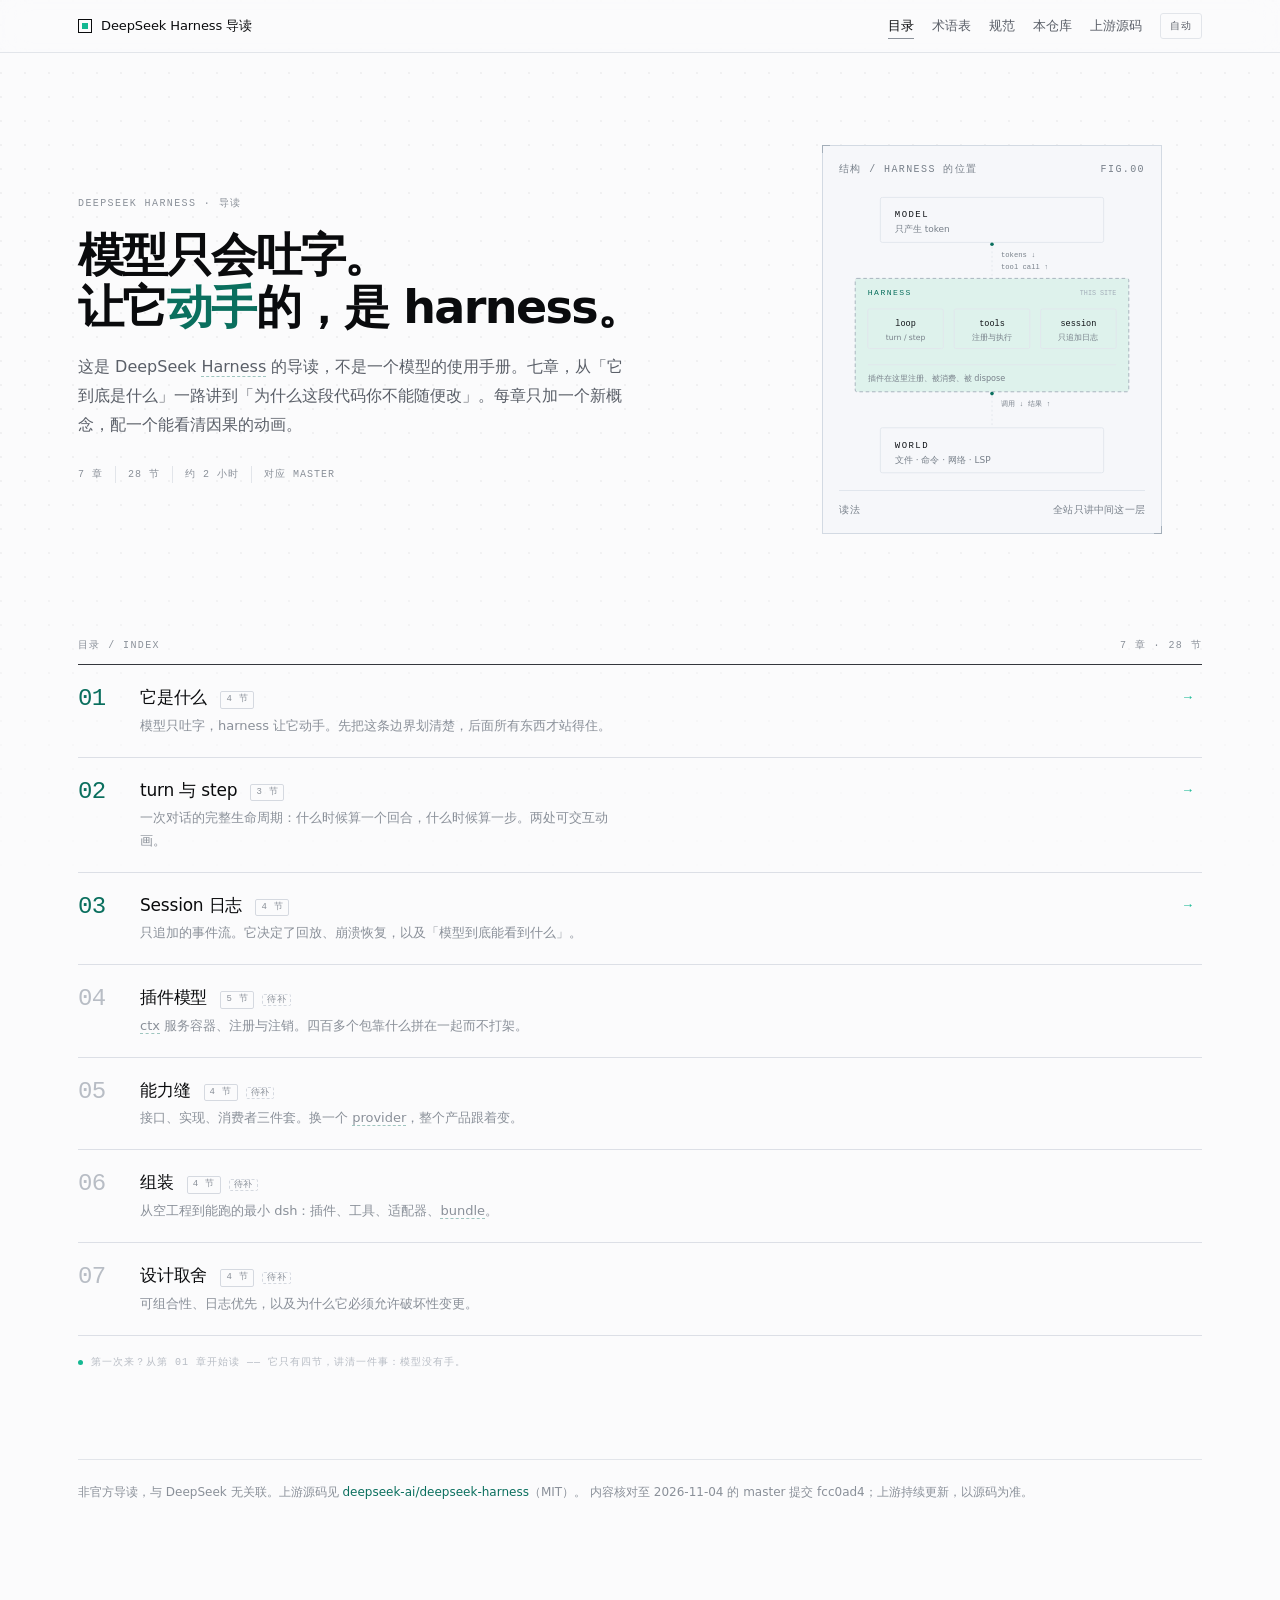
==== docs/index.html @ 171f531c "Initial public release: DeepSeek Harness guide (3 of 7 chapters)" ====
<!DOCTYPE html>
<html lang="zh-CN" data-theme="light">
  <head>
    <meta charset="utf-8" />
    <meta name="viewport" content="width=device-width, initial-scale=1" />
    <title>DeepSeek Harness 导读 — 从零到能改源码</title>
    <meta
      name="description"
      content="七章读完，你能自己写一个 DeepSeek Harness 最小插件。先看现象、再看机制、最后看源码。"
    />
    <link rel="stylesheet" href="assets/site.css" />
    <script>
      /* 在首次绘制前定好主题，避免闪白 */
      (function () {
        try {
          var m = localStorage.getItem("dsh-theme") || "auto";
          var dark =
            m === "dark" ||
            (m === "auto" &&
              window.matchMedia("(prefers-color-scheme: dark)").matches);
          document.documentElement.dataset.theme = dark ? "dark" : "light";
          document.documentElement.dataset.mode = m;
        } catch (e) {}
      })();
    </script>
  </head>
  <body data-page="index.html">
    <div
      class="progress"
      data-progress
      role="progressbar"
      aria-label="阅读进度"
      aria-valuemin="0"
      aria-valuemax="100"
      aria-valuenow="0"
    ></div>

    <header class="topbar">
      <div class="topbar__inner">
        <a class="brand" href="index.html">
          <span class="brand__mark" aria-hidden="true"></span>
          DeepSeek Harness 导读
        </a>
        <nav class="topnav" aria-label="站点导航">
          <a href="index.html" aria-current="page">目录</a>
          <a class="is-optional" href="glossary.html">术语表</a>
          <a class="is-optional" href="styleguide.html">规范</a>
          <a class="is-optional" href="https://github.com/lzwanan/deepseek-harness-guide" target="_blank" rel="noreferrer noopener">本仓库</a>
          <a class="is-optional" href="https://github.com/deepseek-ai/deepseek-harness" target="_blank" rel="noreferrer noopener">上游源码</a>
          <button class="theme-toggle" type="button" data-theme-toggle>自动</button>
        </nav>
      </div>
    </header>

    <main class="home">
      <section class="hero">
        <div class="hero__text">
          <p class="eyebrow">DeepSeek Harness · 导读</p>
          <h1>模型只会吐字。<br />让它<em>动手</em>的，是 harness。</h1>
          <p class="lede">
            这是 DeepSeek
            <span
              class="term"
              tabindex="0"
              data-tip-key="harness"
              data-tip="套在模型外面的那一层程序。模型只会输出文字，harness 负责把文字变成读文件、跑命令、改代码等真实动作，并把全过程记下来。"
              >Harness</span
            >
            的导读，不是一个模型的使用手册。七章，从「它到底是什么」一路讲到「为什么这段代码你不能随便改」。每章只加一个新概念，配一个能看清因果的动画。
          </p>
          <div class="hero__meta">
            <span>7 章</span>
            <span>28 节</span>
            <span>约 2 小时</span>
            <span>对应 master</span>
          </div>
        </div>

        <figure class="viz">
          <div class="viz__cap">
            <span class="eyebrow">结构 / harness 的位置</span>
            <span class="eyebrow">fig.00</span>
          </div>
          <svg viewBox="0 0 340 316" role="img" aria-label="harness 夹在模型与外部世界之间的三层结构示意">
            <rect x="46" y="6" width="248" height="50" rx="2" fill="none" stroke="var(--panel-line)"/>
            <text x="62" y="28" font-family="var(--mono)" font-size="10" letter-spacing="1.6" fill="var(--panel-ink)">MODEL</text>
            <text x="62" y="45" font-family="var(--sans)" font-size="10" fill="var(--panel-ink-3)">只产生 token</text>

            <line x1="170" y1="56" x2="170" y2="96" stroke="var(--panel-line)" stroke-dasharray="2 3"/>
            <circle class="viz__dot viz__dot--a" cx="170" cy="58" r="2" fill="var(--signal)"/>
            <text x="180" y="72" font-family="var(--mono)" font-size="8" fill="var(--panel-ink-3)">tokens ↓</text>
            <text x="180" y="86" font-family="var(--mono)" font-size="8" fill="var(--panel-ink-3)">tool call ↑</text>

            <rect x="18" y="96" width="304" height="126" rx="2" fill="var(--signal-wash)" stroke="none"/>
            <rect x="18" y="96" width="304" height="126" rx="2" fill="none" stroke="var(--panel-ink-4)" stroke-dasharray="4 3"/>
            <text x="32" y="114" font-family="var(--mono)" font-size="9" letter-spacing="1.6" fill="var(--signal)">HARNESS</text>
            <text x="308" y="114" text-anchor="end" font-family="var(--mono)" font-size="7.5" fill="var(--panel-ink-4)">THIS SITE</text>

            <rect x="32" y="130" width="84" height="44" rx="2" fill="none" stroke="var(--panel-line)"/>
            <text x="74" y="149" text-anchor="middle" font-family="var(--mono)" font-size="9.5" fill="var(--panel-ink)">loop</text>
            <text x="74" y="164" text-anchor="middle" font-family="var(--sans)" font-size="8.5" fill="var(--panel-ink-3)">turn / step</text>

            <rect x="128" y="130" width="84" height="44" rx="2" fill="none" stroke="var(--panel-line)"/>
            <text x="170" y="149" text-anchor="middle" font-family="var(--mono)" font-size="9.5" fill="var(--panel-ink)">tools</text>
            <text x="170" y="164" text-anchor="middle" font-family="var(--sans)" font-size="8.5" fill="var(--panel-ink-3)">注册与执行</text>

            <rect x="224" y="130" width="84" height="44" rx="2" fill="none" stroke="var(--panel-line)"/>
            <text x="266" y="149" text-anchor="middle" font-family="var(--mono)" font-size="9.5" fill="var(--panel-ink)">session</text>
            <text x="266" y="164" text-anchor="middle" font-family="var(--sans)" font-size="8.5" fill="var(--panel-ink-3)">只追加日志</text>

            <line x1="32" y1="192" x2="308" y2="192" stroke="var(--panel-line)"/>
            <text x="32" y="210" font-family="var(--sans)" font-size="9" fill="var(--panel-ink-3)">插件在这里注册、被消费、被 dispose</text>

            <line x1="170" y1="222" x2="170" y2="262" stroke="var(--panel-line)" stroke-dasharray="2 3"/>
            <circle class="viz__dot viz__dot--b" cx="170" cy="224" r="2" fill="var(--signal)"/>
            <text x="180" y="238" font-family="var(--mono)" font-size="8" fill="var(--panel-ink-3)">调用 ↓ 结果 ↑</text>

            <rect x="46" y="262" width="248" height="50" rx="2" fill="none" stroke="var(--panel-line)"/>
            <text x="62" y="284" font-family="var(--mono)" font-size="10" letter-spacing="1.6" fill="var(--panel-ink)">WORLD</text>
            <text x="62" y="301" font-family="var(--sans)" font-size="10" fill="var(--panel-ink-3)">文件 · 命令 · 网络 · LSP</text>
          </svg>
          <div class="viz__foot">
            <span class="eyebrow">读法</span>
            <span class="eyebrow" style="letter-spacing: 0.02em; text-transform: none">全站只讲中间这一层</span>
          </div>
        </figure>
      </section>

      <div class="resume" data-resume hidden>
        <span class="resume__dot" aria-hidden="true"></span>
        <span class="resume__t" data-resume-text></span>
        <a class="resume__a" data-resume-link href="chapter-02.html">继续 →</a>
      </div>

      <section class="index" aria-labelledby="chapters-title">
        <div class="index__head">
          <span class="eyebrow" id="chapters-title">目录 / index</span>
          <span class="eyebrow">7 章 · 28 节</span>
        </div>

        <ol>
          <li>
            <a class="row row--live" href="chapter-01.html">
              <span class="row__n">01</span>
              <span>
                <span class="row__t">它是什么 <span class="row__tag">4 节</span></span>
                <span class="row__d">模型只吐字，harness 让它动手。先把这条边界划清楚，后面所有东西才站得住。</span>
              </span>
              
              <span class="row__go">→</span>
            </a>
          </li>
          <li>
            <a class="row row--live" href="chapter-02.html">
              <span class="row__n">02</span>
              <span>
                <span class="row__t">turn 与 step <span class="row__tag">3 节</span></span>
                <span class="row__d">一次对话的完整生命周期：什么时候算一个回合，什么时候算一步。两处可交互动画。</span>
              </span>
              
              <span class="row__go">→</span>
            </a>
          </li>
          <li>
            <a class="row row--live" href="chapter-03.html">
              <span class="row__n">03</span>
              <span>
                <span class="row__t">Session 日志 <span class="row__tag">4 节</span></span>
                <span class="row__d">只追加的事件流。它决定了回放、崩溃恢复，以及「模型到底能看到什么」。</span>
              </span>
              
              <span class="row__go">→</span>
            </a>
          </li>
          <li>
            <div class="row">
              <span class="row__n">04</span>
              <span>
                <span class="row__t">插件模型 <span class="row__tag">5 节</span><span class="soon">待补</span></span>
                <span class="row__d"
                  ><span
                    class="term"
                    tabindex="0"
                    data-tip-key="ctx"
                    data-tip="插件拿到的上下文对象。所有服务（工具、模型、文件系统）都挂在它上面，插件通过它注册和取用能力。"
                    >ctx</span
                  >
                  服务容器、注册与注销。四百多个包靠什么拼在一起而不打架。</span
                >
              </span>
              
              <span class="row__go">→</span>
            </div>
          </li>
          <li>
            <div class="row">
              <span class="row__n">05</span>
              <span>
                <span class="row__t">能力缝 <span class="row__tag">4 节</span><span class="soon">待补</span></span>
                <span class="row__d"
                  >接口、实现、消费者三件套。换一个
                  <span
                    class="term"
                    tabindex="0"
                    data-tip-key="provider"
                    data-tip="某个能力的具体实现。比如 fs provider 决定了文件读写是走本地磁盘还是走远程沙箱。换掉它，依赖它的工具会跟着换。"
                    >provider</span
                  >，整个产品跟着变。</span
                >
              </span>
              
              <span class="row__go">→</span>
            </div>
          </li>
          <li>
            <div class="row">
              <span class="row__n">06</span>
              <span>
                <span class="row__t">组装 <span class="row__tag">4 节</span><span class="soon">待补</span></span>
                <span class="row__d"
                  >从空工程到能跑的最小 dsh：插件、工具、适配器、<span
                    class="term"
                    tabindex="0"
                    data-tip-key="bundle"
                    data-tip="把一组插件打包成可复用的组合。装上就得到一整套能力，不用一个个手动注册。"
                    >bundle</span
                  >。</span
                >
              </span>
              
              <span class="row__go">→</span>
            </div>
          </li>
          <li>
            <div class="row">
              <span class="row__n">07</span>
              <span>
                <span class="row__t">设计取舍 <span class="row__tag">4 节</span><span class="soon">待补</span></span>
                <span class="row__d">可组合性、日志优先，以及为什么它必须允许破坏性变更。</span>
              </span>
              
              <span class="row__go">→</span>
            </div>
          </li>
        </ol>

        <p class="index__flag">
          <i aria-hidden="true"></i>
          第一次来？从第 01 章开始读 —— 它只有四节，讲清一件事：模型没有手。
        </p>
      </section>
      <footer class="site-foot">
        非官方导读，与 DeepSeek 无关联。上游源码见
        <a href="https://github.com/deepseek-ai/deepseek-harness" target="_blank" rel="noreferrer noopener">deepseek-ai/deepseek-harness</a>（MIT）。
        内容核对至 2026-11-04 的 master 提交 fcc0ad4；上游持续更新，以源码为准。
      </footer>
    </main>

    <script src="assets/site.js" defer></script>
  </body>
</html>
---- docs/assets/site.css ----
/* ==========================================================================
   DeepSeek Harness 导读 — 观测台设计语言
   --------------------------------------------------------------------------
   三条原则，也是「去 AI 味」的全部方法：
   1. 对比要极端，不要均匀 —— 10px 微标签与 58px 标题共存，中间少留档位。
   2. 细节必须是信息，不是装饰 —— 刻度、索引、状态值、坐标。AI 只会加渐变。
   3. 空间由网格组织，不由留白堆积 —— 显式网格是「被设计过」的证据。
   深色只出现在观测窗（动画面板）与代码块，形成唯一焦点。
   ========================================================================== */

:root {
  /* 面 */
  --bg: #fbfbfc;
  --bg-2: #f4f5f8;
  --raise: #ffffff;

  /* 观测窗（深色） */
  --deep: #06080b;
  --deep-2: #0c1015;
  --deep-3: #141a21;
  --deep-line: #1d242c;

  /* 墨 */
  --ink: #0a0b0d;
  --ink-2: #34373d;
  --ink-3: #5a5f68;
  --ink-4: #8a9099;
  --ink-5: #b8bdc5;

  /* 线 */
  --line: #e2e5ea;
  --line-2: #edeff3;
  --rule: #dcdfe6;
  --hair: #d5d9e0;
  --grid: rgba(10, 11, 13, 0.042);

  /* 信号色：仪器青，替代烂大街的蓝 */
  --signal: #0a6f5e;
  --signal-2: #14b892;
  --signal-bright: #3fefc4;
  --signal-soft: #e8f7f3;
  --signal-wash: #def2ec;
  --signal-line: #b9e6da;
  --glow: rgba(63, 239, 196, 0.55);

  /* 观测窗：亮色 = 图纸，暗色 = 屏幕 */
  --panel: #f6f7fa;
  --panel-card: #ffffff;
  --panel-line: #e1e6ed;
  --panel-edge: #d3dae3;
  --panel-grid: rgba(10, 11, 13, 0.04);
  --panel-ink: #101317;
  --panel-ink-2: #41474e;
  --panel-ink-3: #78808a;
  --panel-ink-4: #a3aeb9;
  --panel-axis: #b3bdc8;
  --panel-fill: #ffffff;
  --panel-glow: rgba(10, 111, 94, 0.26);

  --ease: cubic-bezier(0.16, 1, 0.3, 1);
  --ease-io: cubic-bezier(0.65, 0, 0.35, 1);

  --sans: "Inter", "Inter Tight", system-ui, -apple-system, "Segoe UI",
    "PingFang SC", "Hiragino Sans GB", "Noto Sans SC", "Microsoft YaHei",
    sans-serif;
  --mono: "JetBrains Mono", ui-monospace, SFMono-Regular, "SF Mono", Menlo,
    Consolas, monospace;

  --topbar-h: 52px;
  --measure: 660px;
  --sheet: 1180px;
}

[data-theme="dark"] {
  --bg: #0f1216;
  --bg-2: #151a1f;
  --raise: #171c22;

  --deep: #04060a;
  --deep-2: #0b0f14;
  --deep-3: #131920;
  --deep-line: #212831;

  --ink: #f2f4f6;
  --ink-2: #cfd4da;
  --ink-3: #9aa1ab;
  --ink-4: #727983;
  --ink-5: #565d66;

  --line: #2a313a;
  --line-2: #1f252c;
  --rule: #232a33;
  --hair: #303841;
  --grid: rgba(255, 255, 255, 0.045);

  --signal: #6fe3c6;
  --signal-2: #3fefc4;
  --signal-bright: #7dffdd;
  --signal-soft: #0e2320;
  --signal-wash: #102823;
  --signal-line: #1e3d37;
  --glow: rgba(63, 239, 196, 0.5);

  --panel: #05070a;
  --panel-card: #080b0f;
  --panel-line: #1d242c;
  --panel-edge: #2a323c;
  --panel-grid: rgba(255, 255, 255, 0.05);
  --panel-ink: #eaf3f1;
  --panel-ink-2: #d7e0e8;
  --panel-ink-3: #8c97a4;
  --panel-ink-4: #4d5966;
  --panel-axis: #2f3944;
  --panel-fill: #131a21;
  --panel-glow: rgba(63, 239, 196, 0.5);
}

* {
  box-sizing: border-box;
}

html {
  -webkit-text-size-adjust: 100%;
  scroll-behavior: smooth;
  scroll-padding-top: calc(var(--topbar-h) + 28px);
  /* 默认滚动条又宽又灰，在浅底页面上很扎眼。收成 4px 细轨。 */
  scrollbar-width: thin;
  scrollbar-color: var(--hair) transparent;
}

::-webkit-scrollbar {
  width: 11px;
  height: 11px;
}

::-webkit-scrollbar-track {
  background: transparent;
}

::-webkit-scrollbar-thumb {
  border: 3px solid transparent;
  border-radius: 99px;
  background: var(--hair);
  background-clip: content-box;
}

::-webkit-scrollbar-thumb:hover {
  background: var(--ink-5);
  background-clip: content-box;
}

::-webkit-scrollbar-corner {
  background: transparent;
}

body {
  margin: 0;
  background: var(--bg);
  color: var(--ink-3);
  font-family: var(--sans);
  font-size: 16px;
  line-height: 1.78;
  -webkit-font-smoothing: antialiased;
  text-rendering: optimizeLegibility;
  font-feature-settings: "cv05" 1, "ss01" 1;
}

/* 点阵底：极淡，只在首屏可见，作为「图纸」的底层 */
body::before {
  content: "";
  position: fixed;
  inset: 0;
  z-index: 0;
  pointer-events: none;
  background-image: radial-gradient(circle at 1px 1px, var(--grid) 1px, transparent 0);
  background-size: 24px 24px;
  -webkit-mask-image: linear-gradient(to bottom, #000 0, #000 520px, transparent 900px);
  mask-image: linear-gradient(to bottom, #000 0, #000 520px, transparent 900px);
}

body > * {
  position: relative;
  z-index: 1;
}

a {
  color: var(--ink);
  text-decoration: none;
  transition: color 0.2s var(--ease);
}

:focus-visible {
  outline: 2px solid var(--signal-2);
  outline-offset: 3px;
  border-radius: 2px;
}

/* ---------- 微标签：全站的标尺 ---------- */

.eyebrow i {
  font-style: normal;
  text-transform: none;
}

.eyebrow,
.mono-label {
  margin: 0;
  font-family: var(--mono);
  font-size: 10px;
  font-weight: 400;
  line-height: 1.6;
  letter-spacing: 0.14em;
  text-transform: uppercase;
  color: var(--ink-4);
  font-variant-numeric: tabular-nums;
}

/* ---------- 顶栏：仪表条 ---------- */

.topbar {
  position: sticky;
  top: 0;
  z-index: 30;
  background: color-mix(in srgb, var(--bg) 82%, transparent);
  -webkit-backdrop-filter: saturate(1.6) blur(14px);
  backdrop-filter: saturate(1.6) blur(14px);
  border-bottom: 1px solid var(--line);
}

.topbar__inner {
  max-width: var(--sheet);
  margin: 0 auto;
  padding: 0 28px;
  height: var(--topbar-h);
  display: flex;
  align-items: center;
  justify-content: space-between;
  gap: 20px;
}

.brand {
  display: flex;
  align-items: center;
  gap: 9px;
  font-size: 13px;
  font-weight: 500;
  letter-spacing: -0.008em;
  color: var(--ink);
  white-space: nowrap;
}

.brand__mark {
  position: relative;
  width: 14px;
  height: 14px;
  border: 1px solid var(--ink);
  flex: none;
}

.brand__mark::after {
  content: "";
  position: absolute;
  inset: 3px;
  background: var(--signal-2);
}

.topnav {
  display: flex;
  align-items: center;
  gap: 18px;
  font-size: 12.5px;
}

.topnav a {
  color: var(--ink-3);
  position: relative;
}

.topnav a::after {
  content: "";
  position: absolute;
  left: 0;
  right: 0;
  bottom: -2px;
  height: 1px;
  background: var(--signal-2);
  transform: scaleX(0);
  transform-origin: left;
  transition: transform 0.32s var(--ease);
}

.topnav a:hover {
  color: var(--ink);
}

.topnav a[aria-current="page"] {
  color: var(--ink);
}

.topnav a[aria-current="page"]::after {
  transform: scaleX(1);
  background: var(--ink-4);
}

.topnav a:hover::after {
  transform: scaleX(1);
}

.theme-toggle {
  display: inline-flex;
  align-items: center;
  gap: 6px;
  padding: 5px 9px;
  border: 1px solid var(--line);
  border-radius: 3px;
  background: transparent;
  font-family: var(--mono);
  font-size: 10px;
  letter-spacing: 0.1em;
  text-transform: uppercase;
  color: var(--ink-3);
  cursor: pointer;
  transition: border-color 0.2s var(--ease), color 0.2s var(--ease);
}

.theme-toggle:hover {
  border-color: var(--ink-4);
  color: var(--ink);
}

/* ---------- 首页 ---------- */

.home {
  max-width: var(--sheet);
  margin: 0 auto;
  padding: 0 28px 120px;
}

.hero {
  display: grid;
  grid-template-columns: minmax(0, 1fr) 420px;
  gap: 56px;
  align-items: center;
  padding: 76px 0 0;
}

.hero__text {
  position: relative;
}

.hero h1 {
  margin: 18px 0 0;
  font-size: clamp(31px, 3.6vw, 46px);
  line-height: 1.12;
  font-weight: 600;
  letter-spacing: -0.035em;
  color: var(--ink);
  text-wrap: balance;
}

.hero h1 em {
  font-style: normal;
  color: var(--signal);
}

.lede {
  max-width: 560px;
  margin: 20px 0 0;
  font-size: 16px;
  line-height: 1.8;
  color: var(--ink-3);
}

.hero__meta {
  display: flex;
  flex-wrap: wrap;
  align-items: center;
  gap: 0;
  margin-top: 26px;
}

.hero__meta span {
  padding: 0 12px;
  border-left: 1px solid var(--line);
  font-family: var(--mono);
  font-size: 10px;
  letter-spacing: 0.1em;
  text-transform: uppercase;
  color: var(--ink-4);
  font-variant-numeric: tabular-nums;
}

.hero__meta span:first-child {
  padding-left: 0;
  border-left: 0;
}

/* 结构示意：信息而非装饰。首屏的深色观测窗，与章节页的面板同一套语言。 */
.viz {
  position: relative;
  padding: 16px 16px 14px;
  border: 1px solid var(--panel-edge);
  background: var(--panel);
}

.viz::before,
.viz::after {
  content: "";
  position: absolute;
  width: 7px;
  height: 7px;
  border: 1px solid var(--panel-ink-4);
}

.viz::before {
  top: -1px;
  left: -1px;
  border-right: 0;
  border-bottom: 0;
}

.viz::after {
  right: -1px;
  bottom: -1px;
  border-left: 0;
  border-top: 0;
}

.viz__cap {
  display: flex;
  justify-content: space-between;
  margin-bottom: 14px;
}

.viz .eyebrow {
  color: var(--panel-ink-3);
}

.viz svg {
  display: block;
  width: 100%;
  height: auto;
  overflow: visible;
}

.viz__foot {
  display: flex;
  justify-content: space-between;
  gap: 12px;
  margin-top: 14px;
  padding-top: 12px;
  border-top: 1px solid var(--panel-line);
}

/* ---------- 章节目录：索引清单 ---------- */

.index {
  margin-top: 88px;
}

.index__head {
  display: flex;
  align-items: baseline;
  justify-content: space-between;
  gap: 16px;
  padding-bottom: 10px;
  border-bottom: 1px solid var(--ink-2);
}

.index ol {
  list-style: none;
  margin: 0;
  padding: 0;
}

.index li {
  border-bottom: 1px solid var(--rule);
}

.row {
  display: grid;
  grid-template-columns: 46px minmax(0, 1fr) 18px;
  gap: 16px;
  align-items: start;
  padding: 20px 0 20px;
  position: relative;
  transition: background 0.3s var(--ease);
}

a.row:hover {
  background: var(--bg-2);
}

/* 左侧信号条：悬停时从 0 长出 */
a.row::before {
  content: "";
  position: absolute;
  left: -14px;
  top: 22px;
  bottom: 22px;
  width: 2px;
  background: var(--signal-2);
  transform: scaleY(0);
  transform-origin: top;
  transition: transform 0.36s var(--ease);
}

a.row:hover::before {
  transform: scaleY(1);
}

.row__n {
  font-family: var(--mono);
  font-size: 24px;
  font-weight: 300;
  line-height: 1.15;
  letter-spacing: -0.03em;
  color: var(--ink-5);
  font-variant-numeric: tabular-nums;
  transition: color 0.28s var(--ease), transform 0.36s var(--ease);
}

a.row:hover .row__n {
  color: var(--signal);
  transform: translateX(3px);
}

.row__t {
  display: block;
  font-size: 17px;
  font-weight: 500;
  line-height: 1.5;
  letter-spacing: -0.012em;
  color: var(--ink);
  transition: color 0.2s var(--ease);
}

.row__d {
  display: block;
  margin-top: 4px;
  font-size: 13px;
  line-height: 1.7;
  color: var(--ink-4);
  max-width: 480px;
}

.row__tag {
  display: inline-block;
  margin-left: 8px;
  padding: 1px 5px;
  border: 1px solid var(--hair);
  border-radius: 2px;
  font-family: var(--mono);
  font-size: 9px;
  font-weight: 400;
  letter-spacing: 0.08em;
  color: var(--ink-4);
  vertical-align: 2px;
  font-variant-numeric: tabular-nums;
}

.row__go {
  padding-top: 1px;
  font-family: var(--mono);
  font-size: 13px;
  color: var(--ink-5);
  opacity: 0;
  transform: translateX(-6px);
  transition: opacity 0.3s var(--ease), transform 0.34s var(--ease),
    color 0.2s var(--ease);
}

a.row:hover .row__go {
  opacity: 1;
  transform: translateX(0);
  color: var(--signal);
}

/* 唯一可读的那一章要一直看得出可点。只靠 hover 才出现的箭头，
   等于让读者去猜哪一行是链接。 */
a.row--live .row__go,
a.row--live:hover .row__go {
  opacity: 1;
  transform: none;
}

a.row--live .row__go {
  color: var(--signal-2);
}

/* 编号是整个视觉块里第一个被扫到的东西，让它带色最省力 */
a.row--live .row__n {
  color: var(--signal);
}

.index__flag {
  display: flex;
  align-items: center;
  gap: 8px;
  margin-top: 18px;
  font-family: var(--mono);
  font-size: 10px;
  letter-spacing: 0.1em;
  text-transform: uppercase;
  color: var(--ink-5);
}

.index__flag i {
  width: 5px;
  height: 5px;
  border-radius: 50%;
  background: var(--signal-2);
  animation: pulse 2.6s var(--ease-io) infinite;
}

@keyframes pulse {
  0%,
  100% {
    opacity: 1;
    box-shadow: 0 0 0 0 var(--glow);
  }
  50% {
    opacity: 0.55;
    box-shadow: 0 0 0 4px transparent;
  }
}

/* ---------- 文档页 ---------- */

.layout {
  max-width: var(--sheet);
  margin: 0 auto;
  display: grid;
  grid-template-columns: 232px minmax(0, 1fr) 208px;
  align-items: start;
}

.side {
  position: sticky;
  top: var(--topbar-h);
  max-height: calc(100vh - var(--topbar-h));
  overflow-y: auto;
  padding: 40px 20px 60px 0;
  border-right: 1px solid var(--line);
}

.side__group + .side__group {
  margin-top: 26px;
}

.sidetree {
  list-style: none;
  margin: 10px 0 0;
  padding: 0;
}

.sidetree li {
  position: relative;
}

.sidetree a {
  display: grid;
  grid-template-columns: 28px minmax(0, 1fr);
  gap: 4px;
  padding: 7px 0 7px 0;
  font-size: 12.5px;
  line-height: 1.55;
  color: var(--ink-3);
  transition: color 0.2s var(--ease), padding-left 0.3s var(--ease);
}

.sidetree .n {
  font-family: var(--mono);
  font-size: 10px;
  letter-spacing: 0.04em;
  color: var(--ink-5);
  padding-top: 3px;
  font-variant-numeric: tabular-nums;
}

.sidetree a:hover {
  color: var(--ink);
}

.sidetree .is-current a {
  color: var(--ink);
  font-weight: 500;
}

.sidetree .is-current .n {
  color: var(--signal);
}

.sidetree .is-current::before {
  content: "";
  position: absolute;
  left: -20px;
  top: 6px;
  bottom: 6px;
  width: 2px;
  background: var(--signal-2);
}

.sidetree a.is-locked {
  color: var(--ink-4);
  pointer-events: none;
}

.sidetree a.is-locked .n {
  color: var(--ink-4);
}

.sidetree--all > li > a {
  padding: 8px 0;
  font-size: 13px;
}

.sidetree--all > li.is-open > a {
  color: var(--ink);
  font-weight: 500;
}

.sidetree__sub {
  list-style: none;
  margin: 1px 0 8px;
  padding: 0 0 0 6px;
  border-left: 1px solid var(--line);
}

.sidetree__sub a {
  grid-template-columns: 24px minmax(0, 1fr);
  padding: 5px 0 5px 8px;
  font-size: 12px;
}

.sidetree__sub .is-current::before {
  left: -7px;
  top: 4px;
  bottom: 4px;
}

/* 正文 */
.doc {
  padding: 52px 64px 120px 56px;
  max-width: 800px;
}

.doc h1 {
  margin: 16px 0 0;
  font-size: clamp(27px, 3vw, 34px);
  line-height: 1.32;
  font-weight: 600;
  letter-spacing: -0.028em;
  color: var(--ink);
  max-width: 560px;
}

.doc h2 {
  margin: 64px 0 0;
  font-size: 20px;
  line-height: 1.5;
  font-weight: 600;
  letter-spacing: -0.018em;
  color: var(--ink);
  max-width: var(--measure);
  scroll-margin-top: calc(var(--topbar-h) + 24px);
}

.doc h2::before {
  content: "";
  display: block;
  width: 28px;
  height: 1px;
  margin-bottom: 18px;
  background: var(--ink);
}

.doc > p:not([class]) {
  max-width: var(--measure);
  margin: 15px 0 0;
  font-size: 16px;
  line-height: 1.82;
  color: var(--ink-3);
  text-wrap: pretty;
}

.doc > p:not([class]) code {
  padding: 1px 5px;
  border: 1px solid var(--line);
  border-radius: 3px;
  background: var(--bg-2);
  font-family: var(--mono);
  font-size: 12.5px;
  color: var(--ink-2);
}

/* 正文里的无序列表：不用圆点，用一条短横线 —— 和全站的 hairline 语言一致 */
.doc > ul {
  max-width: var(--measure);
  margin: 16px 0 0;
  padding: 0;
  list-style: none;
}

.doc > ul > li {
  position: relative;
  padding-left: 20px;
  margin-top: 11px;
  font-size: 16px;
  line-height: 1.8;
  color: var(--ink-3);
  text-wrap: pretty;
}

.doc > ul > li::before {
  content: "";
  position: absolute;
  left: 2px;
  top: 12px;
  width: 9px;
  height: 1px;
  background: var(--ink-5);
}

.doc > ul code {
  padding: 1px 5px;
  border: 1px solid var(--line);
  border-radius: 3px;
  background: var(--bg-2);
  font-family: var(--mono);
  font-size: 12.5px;
  color: var(--ink-2);
}

.doc .lede {
  margin-top: 16px;
  font-size: 17px;
  line-height: 1.78;
  color: var(--ink-2);
}

/* ---------- 观测窗：动画面板 ---------- */
/* 亮色下是一张被测量过的图纸，不是从页面上挖出来的黑洞。
   深色只留给代码块——读者对「代码是深色」有预期，对大块黑底没有。 */

.scope {
  position: relative;
  max-width: 100%;
  margin: 32px 0 0;
  background: var(--panel);
  border: 1px solid var(--panel-edge);
  overflow: hidden;
  isolation: isolate;
}

/* 这里原来铺了一层 26px 的背景网格。它是 CSS 固定像素，而图里的刻度是
   SVG 用户单位、随容器缩放——两套网格永远对不齐，观感上就是「有东西没对上」。
   既然轴线自己带刻度，就把背景网格撤掉，只留四角取景标记。 */

.scope__bar {
  position: relative;
  display: flex;
  align-items: center;
  gap: 12px;
  padding: 0 14px;
  height: 34px;
  border-bottom: 1px solid var(--panel-line);
  background: var(--panel-card);
  font-family: var(--mono);
  font-size: 9.5px;
  letter-spacing: 0.13em;
  text-transform: uppercase;
}

.scope__id {
  color: var(--signal);
}

.scope__title {
  color: var(--panel-ink-3);
}

.scope__bar__sp {
  flex: 1;
}

.scope__live {
  display: inline-flex;
  align-items: center;
  gap: 6px;
  color: var(--panel-ink-3);
}

.scope__live i {
  width: 5px;
  height: 5px;
  border-radius: 50%;
  background: var(--signal);
  box-shadow: 0 0 0 2px var(--panel-glow);
  animation: ledPulse 2.4s var(--ease-io) infinite;
}

.scope__live.is-paused i {
  background: var(--panel-ink-4);
  box-shadow: none;
  animation: none;
}

@keyframes ledPulse {
  0%,
  100% {
    opacity: 1;
  }
  50% {
    opacity: 0.4;
  }
}

.scope__stage {
  position: relative;
  overflow: hidden;
  padding: 26px 18px 6px;
}

.scope__stage svg {
  display: block;
  width: 100%;
  height: auto;
  overflow: visible;
}

/* 四角取景标记 */
.scope__corner {
  position: absolute;
  width: 9px;
  height: 9px;
  border: 1px solid var(--panel-ink-4);
  opacity: 0.75;
  pointer-events: none;
}

.scope__corner--tl {
  top: 8px;
  left: 8px;
  border-right: 0;
  border-bottom: 0;
}
.scope__corner--tr {
  top: 8px;
  right: 8px;
  border-left: 0;
  border-bottom: 0;
}
.scope__corner--bl {
  bottom: 8px;
  left: 8px;
  border-right: 0;
  border-top: 0;
}
.scope__corner--br {
  bottom: 8px;
  right: 8px;
  border-left: 0;
  border-top: 0;
}

/* 读白 */
.readout {
  position: relative;
  min-height: 68px;
  margin: 0;
  padding: 13px 18px 15px 30px;
  border-top: 1px solid var(--panel-line);
  background: var(--panel-card);
  font-size: 12.5px;
  line-height: 1.7;
  color: var(--panel-ink-2);
}

.readout::before {
  content: "";
  position: absolute;
  left: 18px;
  top: 17px;
  bottom: 17px;
  width: 1px;
  background: var(--signal);
  opacity: 0.85;
}

.readout b {
  font-weight: 500;
  color: var(--panel-ink);
}

.readout code {
  font-family: var(--mono);
  font-size: 11.5px;
  color: var(--signal);
}

@keyframes readoutIn {
  from {
    opacity: 0;
    transform: translateY(3px);
  }
  to {
    opacity: 1;
    transform: none;
  }
}

.readout.is-swap {
  animation: readoutIn 0.34s var(--ease);
}

/* 控制条 */
.scope__ctrl {
  position: relative;
  display: flex;
  align-items: center;
  gap: 12px;
  padding: 10px 14px;
  border-top: 1px solid var(--panel-line);
  background: var(--panel-card);
}

.play {
  display: grid;
  place-items: center;
  width: 26px;
  height: 26px;
  padding: 0;
  border: 1px solid var(--panel-ink-4);
  border-radius: 50%;
  background: transparent;
  color: var(--panel-ink-2);
  cursor: pointer;
  flex: none;
  transition: border-color 0.2s var(--ease), color 0.2s var(--ease),
    background 0.2s var(--ease);
}

.play:hover {
  border-color: var(--signal);
  color: var(--signal);
  background: var(--signal-soft);
}

.play svg {
  display: block;
  width: 8px;
  height: 9px;
}

.play .icon-pause {
  display: none;
}

.play[data-state="playing"] .icon-play {
  display: none;
}

.play[data-state="playing"] .icon-pause {
  display: block;
}

.scrub {
  position: relative;
  flex: 1;
  height: 20px;
  display: flex;
  align-items: center;
  min-width: 0;
}

.scrub__rail {
  position: absolute;
  left: 0;
  right: 0;
  height: 2px;
  background: var(--panel-line);
  border-radius: 1px;
  overflow: hidden;
}

/* step 边界刻：进度条上必须能看出「step 在哪断」，
   否则点 STEP 2 时填充停在 42%，看着就像没对齐。 */
.scrub__segs {
  position: absolute;
  left: 0;
  right: 0;
  top: 50%;
  height: 12px;
  margin-top: -6px;
  pointer-events: none;
}

.scrub__segs i {
  position: absolute;
  top: 0;
  bottom: 0;
  width: 1px;
  background: var(--panel-ink-4);
  transform: translateX(-0.5px);
}

.scrub__fill {
  height: 100%;
  width: 0%;
  background: linear-gradient(90deg, #7ec8b7, var(--signal));
  transition: width 0.06s linear;
}

.scrub__knob {
  position: absolute;
  top: 50%;
  width: 6px;
  height: 6px;
  margin-left: -3px;
  border-radius: 50%;
  background: var(--signal);
  box-shadow: 0 0 0 3px var(--panel-glow);
  transform: translateY(-50%);
  pointer-events: none;
  transition: left 0.06s linear;
}

.scrub input {
  position: absolute;
  inset: -6px 0;
  width: 100%;
  margin: 0;
  opacity: 0;
  cursor: pointer;
  -webkit-appearance: none;
  appearance: none;
  background: transparent;
}

.scrub input::-webkit-slider-thumb {
  -webkit-appearance: none;
  width: 18px;
  height: 18px;
}

.speed {
  display: flex;
  align-items: center;
  gap: 2px;
  flex: none;
}

.speed button {
  padding: 3px 5px;
  border: 0;
  border-radius: 2px;
  background: transparent;
  font-family: var(--mono);
  font-size: 9px;
  letter-spacing: 0.06em;
  color: var(--panel-ink-3);
  cursor: pointer;
  transition: color 0.18s var(--ease), background 0.18s var(--ease);
}

.speed button:hover {
  color: var(--panel-ink);
}

.speed button[aria-pressed="true"] {
  color: var(--signal);
  background: var(--signal-soft);
}

.time {
  flex: none;
  font-family: var(--mono);
  font-size: 9.5px;
  letter-spacing: 0.06em;
  color: var(--panel-ink-3);
  font-variant-numeric: tabular-nums;
  white-space: nowrap;
}

/* ---------- 观测窗内的 SVG 图形 ---------- */

.d-axis {
  stroke: var(--panel-axis);
  stroke-width: 1;
}

.d-axis-lit {
  stroke: var(--signal);
  stroke-width: 1.4;
  stroke-linecap: round;
}

.d-tick {
  stroke: var(--panel-ink-4);
  stroke-width: 1;
}

.d-tick--major {
  stroke: var(--panel-ink-3);
  stroke-width: 1.2;
}

.d-cap {
  font-family: var(--mono);
  font-size: 9px;
  letter-spacing: 0.1em;
  fill: var(--panel-ink-3);
  text-transform: uppercase;
}

.d-num {
  font-family: var(--mono);
  font-size: 9px;
  fill: var(--panel-ink-4);
  font-variant-numeric: tabular-nums;
}

/* 节点 */
.d-node__ring {
  fill: none;
  stroke: var(--panel-ink-4);
  stroke-width: 1;
  transition: stroke 0.28s var(--ease);
}

.d-node__dot {
  fill: var(--panel-fill);
  stroke: var(--panel-ink-4);
  stroke-width: 1.5;
  transition: fill 0.28s var(--ease), stroke 0.28s var(--ease);
}

.d-node__t {
  font-family: var(--sans);
  font-size: 12px;
  font-weight: 500;
  fill: var(--panel-ink-2);
  transition: fill 0.28s var(--ease);
}

.d-node__e {
  font-family: var(--mono);
  font-size: 9.5px;
  letter-spacing: 0.04em;
  fill: var(--panel-ink-3);
  transition: fill 0.28s var(--ease);
}

.d-node.is-done .d-node__dot {
  fill: var(--signal-soft);
  stroke: var(--signal-line);
}

.d-node.is-done .d-node__t {
  fill: var(--panel-ink-2);
}

.d-node.is-off .d-node__t {
  fill: var(--panel-ink-3);
}

.d-node.is-off .d-node__e {
  fill: var(--panel-ink-4);
}

.d-node.is-on .d-node__dot {
  fill: var(--signal);
  stroke: var(--signal);
  filter: drop-shadow(0 0 4px var(--panel-glow));
}

.d-node.is-on .d-node__ring {
  stroke: var(--signal);
  opacity: 0.45;
}

.d-node.is-on .d-node__t {
  fill: var(--signal);
}

.d-node.is-on .d-node__e {
  fill: var(--signal);
}

/* 信号包与脉冲 */
.d-packet {
  fill: var(--signal);
  filter: drop-shadow(0 0 5px var(--panel-glow));
}

.d-pulse {
  fill: none;
  stroke: var(--signal);
  stroke-width: 1;
}

/* 时序图：角色（生命线 + 顶部名牌）
   原来只有三个英文缩写 LLM / TOOLS / SESSION 挂在左边，读者不知道那是什么，
   也不知道箭头是「谁在跟谁说话」。现在每个角色一块名牌：中文在上、英文在下。 */
.d-life {
  stroke: var(--panel-line);
  stroke-width: 1;
  stroke-dasharray: 2 4;
}

.d-act__box {
  fill: var(--panel-card);
  stroke: var(--panel-ink-4);
  stroke-width: 1;
  transition: stroke 0.3s var(--ease), fill 0.3s var(--ease);
}

.d-act__zh {
  font-family: var(--sans);
  font-size: 12px;
  font-weight: 500;
  fill: var(--panel-ink-2);
  transition: fill 0.3s var(--ease);
}

.d-act__en {
  font-family: var(--mono);
  font-size: 8px;
  letter-spacing: 0.1em;
  fill: var(--panel-ink-3);
  transition: fill 0.3s var(--ease);
}

.d-act.is-on .d-act__box {
  fill: var(--signal-soft);
  stroke: var(--signal);
}

.d-act.is-on .d-act__zh,
.d-act.is-on .d-act__en {
  fill: var(--signal);
}

/* 时序图：消息 */
.d-msg__path {
  fill: none;
  stroke: var(--panel-ink-4);
  stroke-width: 1.4;
  transition: stroke 0.3s var(--ease);
}

.d-msg__arrow {
  fill: var(--panel-ink-4);
  transition: fill 0.3s var(--ease);
}

.d-msg__t {
  font-size: 9px;
  letter-spacing: 0.03em;
  transition: fill 0.3s var(--ease);
}

/* 一条消息的标签拆三段：序号 / 代码 / 中文说明。
   只写 read_file 对小白等于没说，只写中文又对不上源码。 */
.d-msg__n {
  font-family: var(--mono);
  font-size: 10px;
  fill: var(--signal);
}

.d-msg__code {
  font-family: var(--mono);
  font-size: 10px;
  fill: var(--panel-ink-2);
  transition: fill 0.3s var(--ease);
}

.d-msg__zh {
  font-family: var(--sans);
  font-size: 10px;
  fill: var(--panel-ink-3);
  transition: fill 0.3s var(--ease);
}

.d-msg.is-on .d-msg__path {
  stroke: var(--signal);
}

.d-msg.is-on .d-msg__arrow {
  fill: var(--signal);
}

.d-msg.is-on .d-msg__code {
  fill: var(--signal);
}

.d-msg.is-off .d-msg__code {
  fill: var(--panel-ink-4);
}

.d-msg.is-past .d-msg__path {
  stroke: var(--signal-line);
}

.d-msg.is-past .d-msg__arrow {
  fill: var(--signal-line);
}

/* 时间游标 */
.d-cursor__line {
  stroke: var(--signal);
  stroke-width: 1;
  opacity: 0.5;
}

.d-cursor__dot {
  fill: var(--signal);
}

/* step 分组括号（左侧竖线 + 左对齐标签） */
.d-stepb {
  fill: none;
  stroke: var(--panel-ink-4);
  stroke-width: 1;
  transition: stroke 0.3s var(--ease);
}

.d-stepb.is-done {
  stroke: var(--signal-line);
}

.d-steplabel {
  font-family: var(--mono);
  font-size: 9px;
  letter-spacing: 0.1em;
  fill: var(--panel-ink-4);
  text-anchor: start;
  text-transform: uppercase;
  transition: fill 0.3s var(--ease);
}

.d-steplabel.is-done {
  fill: var(--signal);
}

/* 图注 */
.figcap {
  max-width: var(--measure);
  margin: 12px 0 0;
  padding-left: 13px;
  border-left: 1px solid var(--line);
  font-size: 12px;
  line-height: 1.75;
  color: var(--ink-4);
}

/* ---------- 代码块 ---------- */

.code {
  position: relative;
  max-width: var(--measure);
  margin: 18px 0 0;
  padding: 15px 16px;
  border: 1px solid var(--deep-line);
  background: var(--deep);
  font-family: var(--mono);
  font-size: 12px;
  line-height: 1.95;
  color: #b9c5d1;
  overflow-x: auto;
  white-space: pre;
  tab-size: 2;
}

.code__cap {
  margin: 22px 0 0;
  /* 包路径要能照着搜，不能被 uppercase 改成全大写 */
  text-transform: none;
  letter-spacing: 0.06em;
}

.code b {
  color: var(--signal-bright);
  font-weight: 400;
}

/* ---------- 右侧目录 ---------- */

.toc {
  position: sticky;
  top: var(--topbar-h);
  padding: 44px 0 40px 22px;
  border-left: 1px solid var(--line);
  max-height: calc(100vh - var(--topbar-h));
  overflow-y: auto;
}

.toc ul {
  list-style: none;
  margin: 10px 0 0;
  padding: 0;
}

.toc li {
  padding: 5px 0;
}

.toc a {
  display: block;
  font-size: 12px;
  line-height: 1.6;
  color: var(--ink-4);
  transition: color 0.2s var(--ease);
}

.toc a:hover {
  color: var(--ink);
}

.toc a.is-active {
  color: var(--signal);
  font-weight: 500;
}

.toc__rule {
  margin: 20px 0;
  border: 0;
  border-top: 1px solid var(--line);
}

.toc__modules li {
  padding: 4px 0;
}

.toc__modules a {
  font-family: var(--mono);
  font-size: 10.5px;
  letter-spacing: 0.02em;
  color: var(--ink-4);
}

.toc__modules a:hover {
  color: var(--signal);
}

/* ---------- 入场 ---------- */

@keyframes rise {
  from {
    opacity: 0;
    transform: translateY(14px);
  }
  to {
    opacity: 1;
    transform: none;
  }
}

.hero__text > * {
  animation: rise 0.85s var(--ease) both;
}
.hero__text > *:nth-child(1) {
  animation-delay: 0.04s;
}
.hero__text > *:nth-child(2) {
  animation-delay: 0.1s;
}
.hero__text > *:nth-child(3) {
  animation-delay: 0.18s;
}
.hero__text > *:nth-child(4) {
  animation-delay: 0.26s;
}

.viz {
  animation: rise 0.95s var(--ease) both 0.22s;
}

/* 结构图里的信号点：文字 → 动作的往返 */
.viz__dot--a {
  animation: vizFlowA 3.4s var(--ease-io) infinite;
}

.viz__dot--b {
  animation: vizFlowB 3.4s var(--ease-io) infinite 1.7s;
}

@keyframes vizFlowA {
  0% {
    transform: translateY(0);
    opacity: 0;
  }
  14% {
    opacity: 1;
  }
  82% {
    opacity: 1;
  }
  100% {
    transform: translateY(32px);
    opacity: 0;
  }
}

@keyframes vizFlowB {
  0% {
    transform: translateY(0);
    opacity: 0;
  }
  14% {
    opacity: 1;
  }
  82% {
    opacity: 1;
  }
  100% {
    transform: translateY(28px);
    opacity: 0;
  }
}

[data-reveal] {
  opacity: 0;
  transform: translateY(10px);
  transition: opacity 0.75s var(--ease), transform 0.75s var(--ease);
}

[data-reveal].is-in {
  opacity: 1;
  transform: none;
}

/* ---------- 小节收束：三行小结 + 自测 ---------- */
/* 学习站的留存不靠「读完了」，靠「能复述 + 能自答」。
   所以每节末尾固定两件东西，位置固定、样式固定，读者会形成预期。 */

.recap {
  max-width: var(--measure);
  margin: 40px 0 0;
  padding: 20px 0 0;
  border-top: 1px solid var(--rule);
}

.recap__k {
  display: block;
  margin-bottom: 12px;
  font-family: var(--mono);
  font-size: 9.5px;
  letter-spacing: 0.16em;
  text-transform: uppercase;
  color: var(--ink-4);
}

.recap ol {
  margin: 0;
  padding: 0;
  list-style: none;
  counter-reset: r;
}

.recap li {
  position: relative;
  padding-left: 30px;
  margin-top: 10px;
  font-size: 14.5px;
  line-height: 1.78;
  color: var(--ink-2);
  counter-increment: r;
}

.recap li:first-child {
  margin-top: 0;
}

.recap li::before {
  content: counter(r, decimal-leading-zero);
  position: absolute;
  left: 0;
  top: 3px;
  font-family: var(--mono);
  font-size: 9.5px;
  letter-spacing: 0.04em;
  color: var(--signal);
  font-variant-numeric: tabular-nums;
}

.recap code,
.check code {
  padding: 1px 4px;
  border: 1px solid var(--line);
  border-radius: 3px;
  background: var(--bg-2);
  font-family: var(--mono);
  font-size: 12px;
  color: var(--ink-2);
  white-space: nowrap;
}

/* 右栏快捷键提示 */
.toc__keys {
  list-style: none;
  margin: 8px 0 0;
  padding: 0;
}

.toc__keys li {
  display: flex;
  align-items: center;
  gap: 7px;
  padding: 4px 0;
  font-size: 11.5px;
  line-height: 1.6;
  color: var(--ink-4);
}

.toc__keys kbd {
  flex: none;
  padding: 1px 5px;
  border: 1px solid var(--hair);
  border-radius: 2px;
  font-family: var(--mono);
  font-size: 9.5px;
  color: var(--ink-3);
  background: var(--raise);
}

.check {
  max-width: var(--measure);
  margin: 22px 0 0;
  padding: 0 0 0 14px;
  border-left: 2px solid var(--signal-line);
}

.check > summary {
  position: relative;
  padding-right: 22px;
  font-size: 14px;
  line-height: 1.72;
  color: var(--ink-2);
  cursor: pointer;
  list-style: none;
  transition: color 0.2s var(--ease);
}

.check > summary::-webkit-details-marker {
  display: none;
}

.check > summary::after {
  content: "＋";
  position: absolute;
  right: 0;
  top: 1px;
  font-family: var(--mono);
  font-size: 11px;
  color: var(--signal);
}

.check[open] > summary::after {
  content: "－";
}

.check > summary:hover {
  color: var(--signal);
}

.check > summary em {
  font-style: normal;
  font-family: var(--mono);
  font-size: 9.5px;
  letter-spacing: 0.14em;
  text-transform: uppercase;
  color: var(--ink-4);
  margin-right: 7px;
}

.check p {
  margin: 10px 0 0;
  font-size: 14px;
  line-height: 1.78;
  color: var(--ink-3);
}

.check p b {
  font-weight: 500;
  color: var(--ink);
}

/* 悬浮节导航：钉在视口右侧、版心之外。
   每节末尾那一对大方框已经删掉 —— 右侧目录本来就常驻，再给一遍等于把
   同一件事说两次。悬停才展开小节名，默认只占 32px。 */
.jump {
  position: fixed;
  right: 20px;
  top: 50%;
  transform: translateY(-50%);
  z-index: 26;
  display: flex;
  flex-direction: column;
  gap: 6px;
}

.jump__b {
  position: relative;
  display: flex;
  align-items: center;
  justify-content: center;
  gap: 3px;
  width: 46px;
  height: 30px;
  border: 1px solid var(--line);
  border-radius: 2px;
  background: color-mix(in srgb, var(--bg) 84%, transparent);
  -webkit-backdrop-filter: blur(10px);
  backdrop-filter: blur(10px);
  font-family: var(--mono);
  font-size: 12px;
  color: var(--ink-3);
  transition: color 0.2s var(--ease), border-color 0.2s var(--ease),
    background 0.2s var(--ease);
}

/* 常驻面只放「方向 + 节号」。只给两个光箭头，读者会以为是页面滚动条。 */
.jump__a {
  font-size: 10px;
  opacity: 0.7;
}

.jump__n {
  font-size: 9.5px;
  letter-spacing: 0.02em;
  font-variant-numeric: tabular-nums;
}

.jump__b:hover,
.jump__b:focus-visible {
  border-color: var(--signal-line);
  background: var(--signal-soft);
  color: var(--signal);
}

.jump__b.is-off {
  opacity: 0.3;
  pointer-events: none;
}

.jump__t {
  position: absolute;
  right: calc(100% + 8px);
  top: 50%;
  max-width: 210px;
  padding: 5px 9px;
  border: 1px solid var(--line);
  border-radius: 2px;
  background: var(--raise);
  font-family: var(--sans);
  font-size: 11.5px;
  line-height: 1.4;
  color: var(--ink-2);
  white-space: nowrap;
  overflow: hidden;
  text-overflow: ellipsis;
  opacity: 0;
  transform: translate(4px, -50%);
  pointer-events: none;
  transition: opacity 0.18s var(--ease), transform 0.22s var(--ease);
}

.jump__b:hover .jump__t,
.jump__b:focus-visible .jump__t {
  opacity: 1;
  transform: translate(0, -50%);
}

/* 版心 1180 居中，两侧留白 = (视口 - 1180) / 2。
   悬浮条占右侧 20 + 46 = 66px，要留 12px 间隙不与目录重叠，需 (W-1180)/2 >= 78，即 W >= 1336。
   窄了会压住右侧目录 —— 那种情况下宁可不要它，目录本身就能跳。 */
@media (max-width: 1339px) {
  .jump {
    display: none;
  }
}

/* 规范页里的静态样本：不 fixed，只演示形状 */
.sg-jump {
  display: flex;
  align-items: center;
  gap: 6px 10px;
}

.sg-jump__l {
  font-family: var(--mono);
  font-size: 9px;
  letter-spacing: 0.04em;
  color: var(--ink-4);
}

/* ---------- 首页：接着读 ---------- */

.resume {
  display: flex;
  align-items: center;
  gap: 14px;
  margin-top: 26px;
  padding: 13px 16px;
  border: 1px solid var(--signal-line);
  border-radius: 2px;
  background: var(--signal-soft);
}

.resume__dot {
  flex: none;
  width: 6px;
  height: 6px;
  border-radius: 50%;
  background: var(--signal-2);
  box-shadow: 0 0 0 3px color-mix(in srgb, var(--signal-2) 18%, transparent);
}

.resume__t {
  flex: 1;
  min-width: 0;
  font-size: 13.5px;
  line-height: 1.6;
  color: var(--ink-2);
}

.resume__t b {
  font-weight: 500;
  color: var(--ink);
}

.resume__a {
  flex: none;
  font-family: var(--mono);
  font-size: 10.5px;
  letter-spacing: 0.1em;
  text-transform: uppercase;
  color: var(--signal);
}

.resume[hidden] {
  display: none;
}

/* ---------- 待补标记：必须贴着标题，不能只在页脚说一句 ---------- */

.row__t .soon {
  margin-left: 8px;
}

/* ---------- 术语表 ---------- */

.glo {
  max-width: 1080px;
  margin: 0 auto;
  padding: 56px 24px 120px;
}

.glo__head {
  max-width: 660px;
}

.glo__head h1 {
  margin: 14px 0 0;
  font-size: clamp(27px, 3vw, 34px);
  line-height: 1.32;
  font-weight: 600;
  letter-spacing: -0.028em;
  color: var(--ink);
}

.glo__head p {
  margin: 14px 0 0;
  font-size: 15.5px;
  line-height: 1.8;
  color: var(--ink-3);
}

.glo__search {
  display: flex;
  align-items: center;
  gap: 10px;
  max-width: 420px;
  margin-top: 28px;
  padding: 0 12px;
  height: 40px;
  border: 1px solid var(--rule);
  border-radius: 2px;
  background: var(--raise);
}

.glo__search:focus-within {
  border-color: var(--signal);
}

.glo__search input {
  flex: 1;
  min-width: 0;
  border: 0;
  background: transparent;
  font-family: inherit;
  font-size: 14px;
  color: var(--ink);
  outline: none;
}

.glo__search input::placeholder {
  color: var(--ink-5);
}

.glo__search kbd {
  flex: none;
  padding: 1px 5px;
  border: 1px solid var(--hair);
  border-radius: 2px;
  font-family: var(--mono);
  font-size: 9.5px;
  color: var(--ink-4);
}

.glo__group {
  margin-top: 52px;
}

.glo__gh {
  display: flex;
  align-items: baseline;
  justify-content: space-between;
  gap: 16px;
  padding-bottom: 10px;
  border-bottom: 1px solid var(--ink-2);
}

.glo__gl {
  font-family: var(--mono);
  font-size: 9.5px;
  letter-spacing: 0.16em;
  text-transform: uppercase;
  color: var(--ink-4);
}

.glo__list {
  list-style: none;
  margin: 0;
  padding: 0;
}

.glo__item {
  display: grid;
  grid-template-columns: 200px minmax(0, 1fr) 130px;
  gap: 24px;
  padding: 18px 0;
  border-bottom: 1px solid var(--rule);
  scroll-margin-top: calc(var(--topbar-h) + 20px);
}

/* [hidden] 的浏览器默认规则只有 display:none，任何 display 声明都会盖掉它。
   术语条目是 grid，所以必须显式再写一遍 —— 不然搜索时会出「计数写着 1 条匹配、
   列表照旧全列」的情况，两种说法自相矛盾，读者只会认为搜索坏了。 */
.glo__item[hidden],
.glo__group[hidden],
.glo__empty[hidden] {
  display: none;
}

.glo__item:target {
  background: var(--signal-soft);
}

.glo__term {
  font-family: var(--mono);
  font-size: 13px;
  line-height: 1.6;
  color: var(--signal);
  word-break: break-word;
}

.glo__desc {
  font-size: 14px;
  line-height: 1.78;
  color: var(--ink-3);
}

.glo__desc b {
  font-weight: 500;
  color: var(--ink);
}

.glo__desc code {
  padding: 1px 4px;
  border: 1px solid var(--line);
  border-radius: 3px;
  background: var(--bg-2);
  font-family: var(--mono);
  font-size: 12px;
  color: var(--ink-2);
}

.glo__src {
  font-family: var(--mono);
  font-size: 10px;
  line-height: 1.7;
  letter-spacing: 0.04em;
  color: var(--ink-4);
  text-align: right;
}

.glo__src a {
  color: var(--ink-4);
  border-bottom: 1px solid var(--hair);
}

.glo__src a:hover {
  color: var(--signal);
  border-color: var(--signal);
}

.glo__empty {
  padding: 40px 0;
  font-size: 14px;
  color: var(--ink-4);
}

/* 正文里的引用回跳：从术语表点进某节 */
.glo__back {
  display: inline-block;
  margin-top: 32px;
  font-family: var(--mono);
  font-size: 10.5px;
  letter-spacing: 0.1em;
  text-transform: uppercase;
  color: var(--signal);
}

@media (max-width: 860px) {
  .glo__item {
    grid-template-columns: minmax(0, 1fr);
    gap: 6px;
  }
  .glo__src {
    text-align: left;
  }
}

/* ---------- 响应式 ---------- */

@media (max-width: 1080px) {
  .hero {
    grid-template-columns: minmax(0, 1fr);
    gap: 40px;
    padding-top: 56px;
  }
  .viz {
    max-width: 420px;
  }
  .layout {
    grid-template-columns: 208px minmax(0, 1fr);
  }
  .toc {
    display: none;
  }
  .doc {
    padding: 44px 34px 96px 32px;
  }
}

@media (max-width: 860px) {
  .home {
    padding: 0 20px 88px;
  }
  .topbar__inner {
    padding: 0 18px;
    gap: 12px;
  }
  .brand {
    min-width: 0;
    overflow: hidden;
    text-overflow: ellipsis;
  }
  .index {
    margin-top: 60px;
  }
  .row {
    grid-template-columns: 34px minmax(0, 1fr) 18px;
    padding: 18px 0;
  }
  .index__head {
    grid-template-columns: 34px minmax(0, 1fr) 18px;
  }
  .layout {
    grid-template-columns: minmax(0, 1fr);
  }
  .side {
    position: static;
    max-height: none;
    padding: 14px 20px;
    border-right: 0;
    border-bottom: 1px solid var(--line);
  }
  /* 移动端：七章压成一条可横向滑动的章节条，别把正文挤到屏幕外 */
  .side__group > .eyebrow {
    display: none;
  }
  /* 横向章节条：隐藏滚动条，用右缘渐隐提示「还能往右滑」。
     浏览器默认的横滚条会横贯整行、压住文字，比没有提示更难看。 */
  .sidetree--all {
    display: flex;
    gap: 8px;
    overflow-x: auto;
    padding-bottom: 2px;
    scrollbar-width: none;
    -ms-overflow-style: none;
    -webkit-mask-image: linear-gradient(
      to right,
      #000 0,
      #000 calc(100% - 24px),
      transparent 100%
    );
    mask-image: linear-gradient(
      to right,
      #000 0,
      #000 calc(100% - 24px),
      transparent 100%
    );
  }
  .sidetree--all::-webkit-scrollbar {
    display: none;
  }
  .sidetree--all > li {
    flex: none;
  }
  .sidetree--all > li > a {
    display: flex;
    align-items: center;
    gap: 6px;
    padding: 6px 10px;
    border: 1px solid var(--hair);
    border-radius: 3px;
    font-size: 12px;
    white-space: nowrap;
  }
  /* 章 = 描边（你在哪一章）；小节 = 填充（你正在读哪一节）。
     两者都用填充时，读者分不清哪个是「当前」。 */
  .sidetree--all > li.is-open > a {
    border-color: var(--signal);
    background: transparent;
    color: var(--signal);
    font-weight: 500;
  }
  /* 右栏在小屏被隐藏了，小节导航不能跟着消失。
     用 display:contents 把「章 + 它的小节」摊平进同一条横滑带，
     否则小节会被塞进章块里，把整行撑宽、把后面的章挤出屏幕。 */
  .sidetree--all > li.is-open,
  .sidetree__sub {
    display: contents;
  }
  .sidetree__sub li {
    flex: none;
  }
  .sidetree__sub a {
    display: flex;
    gap: 5px;
    padding: 5px 9px;
    border: 1px dashed var(--hair);
    border-radius: 3px;
    font-size: 11.5px;
    white-space: nowrap;
    color: var(--ink-4);
  }
  .sidetree__sub .n {
    padding-top: 1px;
    font-size: 9px;
  }
  .sidetree__sub .is-current a {
    border-style: solid;
    border-color: var(--signal-line);
    background: var(--signal-soft);
    color: var(--ink);
  }
  .sidetree .is-current::before {
    display: none;
  }
  .doc {
    padding: 32px 20px 72px;
  }
  .scope__stage {
    padding: 18px 10px 4px;
  }
}

@media (max-width: 600px) {
  .topnav .is-optional {
    display: none;
  }
  .hero h1 {
    font-size: 30px;
  }
  .scope__stage {
    padding: 14px 4px 2px;
  }
  .scope__bar {
    padding: 0 10px;
  }
  .scope__title {
    display: none;
  }
  .readout {
    min-height: 0;
    padding: 11px 12px 13px 24px;
    font-size: 12px;
  }
  .readout::before {
    left: 12px;
  }
  .scope__ctrl {
    padding: 9px 10px;
    gap: 9px;
  }
  .speed {
    display: none;
  }
  .time {
    font-size: 9px;
  }

  /* SVG 在窄屏被等比缩到 0.72，12px 的字落到 8.6px 就读不动了。
     按用户单位放大，补偿缩放；腾不下的坐标标记直接去掉。 */
  .d-node__t {
    font-size: 15px;
  }
  .d-node__e {
    font-size: 11px;
  }
  .d-cap {
    display: none;
  }
  .d-msg__n,
  .d-msg__code {
    font-size: 13px;
  }
  .d-msg__zh {
    font-size: 12.5px;
  }
  .d-act__zh {
    font-size: 15px;
  }
  .d-act__en {
    font-size: 10px;
  }
  .d-steplabel {
    font-size: 11.5px;
  }
}

/* ---------- 阅读进度 ---------- */

.progress {
  position: fixed;
  top: 0;
  left: 0;
  z-index: 40;
  height: 2px;
  width: 0;
  background: linear-gradient(90deg, #7ec8b7, var(--signal));
  transition: width 0.12s linear;
}

/* ---------- 术语提示 ---------- */

.term {
  color: inherit;
  border-bottom: 1px dashed var(--signal-line);
  border-bottom-color: color-mix(in srgb, var(--signal) 38%, transparent);
  cursor: help;
  transition: color 0.18s var(--ease), border-color 0.18s var(--ease);
}

.term:hover,
.term:focus-visible {
  color: var(--signal);
  border-bottom-color: var(--signal);
  outline: none;
}

.tip {
  position: fixed;
  z-index: 60;
  max-width: 288px;
  padding: 10px 12px 11px;
  border: 1px solid var(--panel-edge);
  border-radius: 3px;
  background: var(--raise);
  box-shadow: 0 10px 30px -14px rgba(10, 11, 13, 0.32);
  font-size: 12px;
  line-height: 1.68;
  color: var(--ink-3);
  opacity: 0;
  transform: translateY(4px);
  transition: opacity 0.16s var(--ease), transform 0.16s var(--ease);
  pointer-events: none;
}

.tip.is-on {
  opacity: 1;
  transform: none;
}

.tip__k {
  display: block;
  margin-bottom: 3px;
  font-family: var(--mono);
  font-size: 9.5px;
  letter-spacing: 0.1em;
  text-transform: uppercase;
  color: var(--signal);
}

.tip__d {
  display: block;
}

/* ---------- 侧栏：待补标记 ---------- */

.soon {
  margin-left: 6px;
  padding: 0 4px;
  /* 虚线而不是实线：虚线在工程语言里就是「未完成」。
     实线的计数标签是数据，虚线的状态标签是占位，一眼能分开。 */
  border: 1px dashed var(--hair);
  border-radius: 2px;
  font-family: var(--mono);
  font-size: 9px;
  letter-spacing: 0.04em;
  color: var(--ink-4);
  vertical-align: 1px;
}

/* ---------- 上下篇 ---------- */

.pager {
  display: grid;
  grid-template-columns: 1fr 1fr;
  gap: 20px;
  max-width: var(--measure);
  margin-top: 72px;
  padding-top: 22px;
  border-top: 1px solid var(--rule);
}

.pager__item {
  display: block;
  padding: 4px 0;
}

.pager__k {
  font-family: var(--mono);
  font-size: 9.5px;
  letter-spacing: 0.12em;
  text-transform: uppercase;
  color: var(--ink-4);
}

.pager__t {
  display: block;
  margin-top: 5px;
  font-size: 15px;
  line-height: 1.5;
  color: var(--ink);
  transition: color 0.2s var(--ease);
}

.pager__item:hover .pager__t {
  color: var(--signal);
}

.pager__next {
  text-align: right;
}

.pager__item.is-off {
  opacity: 0.4;
  cursor: default;
}

.pager__item.is-off:hover .pager__t {
  color: var(--ink);
}

@media (max-width: 600px) {
  .pager {
    grid-template-columns: minmax(0, 1fr);
    gap: 14px;
  }
  .pager__next {
    text-align: left;
  }
}

/* ==========================================================================
   设计规范页 / styleguide.html
   --------------------------------------------------------------------------
   这一页必须自己守规矩：左对齐、细线分隔、不堆卡片、不用装饰性渐变。
   色值不手抄 —— 由页面脚本从 computedStyle 读出，切主题即变。规范一旦手抄，
   就会和实现漂移；漂移的规范比没有规范更糟。
   ========================================================================== */

.sg {
  max-width: var(--sheet);
  margin: 0 auto;
  padding: 0 28px 120px;
}

.sg__head {
  padding: 66px 0 40px;
  border-bottom: 1px solid var(--ink-2);
}

.sg__head h1 {
  margin: 16px 0 0;
  max-width: 760px;
  font-size: clamp(28px, 3.4vw, 42px);
  line-height: 1.14;
  font-weight: 600;
  letter-spacing: -0.032em;
  color: var(--ink);
  text-wrap: balance;
}

.sg__head h1 em {
  font-style: normal;
  color: var(--signal);
  white-space: nowrap;
}

.sg__head .lede {
  max-width: 580px;
  margin-top: 18px;
}

.sg__meta {
  display: flex;
  flex-wrap: wrap;
  margin-top: 24px;
}

.sg__meta span {
  padding: 0 12px;
  border-left: 1px solid var(--line);
  font-family: var(--mono);
  font-size: 10px;
  letter-spacing: 0.1em;
  text-transform: uppercase;
  color: var(--ink-4);
  font-variant-numeric: tabular-nums;
}

.sg__meta span:first-child {
  padding-left: 0;
  border-left: 0;
}

.sg__body {
  display: grid;
  grid-template-columns: 164px minmax(0, 1fr);
  gap: 0 64px;
  align-items: start;
}

/* ---------- 左栏：节索引 ---------- */

.sg-nav {
  position: sticky;
  top: calc(var(--topbar-h) + 30px);
  padding: 48px 0 40px;
}

.sg-nav ol {
  list-style: none;
  margin: 0;
  padding: 0;
}

.sg-nav li + li {
  margin-top: 1px;
}

.sg-nav a {
  position: relative;
  display: grid;
  grid-template-columns: 24px minmax(0, 1fr);
  gap: 3px;
  padding: 5px 0;
  font-size: 12px;
  line-height: 1.5;
  color: var(--ink-4);
  transition: color 0.2s var(--ease);
}

.sg-nav a b {
  padding-top: 2px;
  font-family: var(--mono);
  font-size: 9.5px;
  font-weight: 400;
  letter-spacing: 0.04em;
  color: var(--ink-5);
  font-variant-numeric: tabular-nums;
}

.sg-nav a:hover {
  color: var(--ink);
}

.sg-nav a.is-active {
  color: var(--ink);
  font-weight: 500;
}

.sg-nav a.is-active b {
  color: var(--signal);
}

.sg-nav a.is-active::before {
  content: "";
  position: absolute;
  left: -18px;
  top: 5px;
  bottom: 5px;
  width: 2px;
  background: var(--signal-2);
}

/* ---------- 正文列 ---------- */

.sg-main {
  min-width: 0;
}

.sg-sec {
  padding-top: 64px;
}

.sg-sec:first-child {
  padding-top: 52px;
}

.sg-sec__h {
  display: flex;
  align-items: baseline;
  gap: 13px;
  padding-bottom: 11px;
  border-bottom: 1px solid var(--line);
}

.sg-sec__n {
  font-family: var(--mono);
  font-size: 22px;
  font-weight: 300;
  line-height: 1;
  letter-spacing: -0.03em;
  color: var(--ink-5);
  font-variant-numeric: tabular-nums;
}

.sg-sec__h h2 {
  flex: 1;
  min-width: 0;
  margin: 0;
  font-size: 18px;
  font-weight: 600;
  letter-spacing: -0.016em;
  color: var(--ink);
}

.sg-sec__h .eyebrow {
  flex: none;
  transform: translateY(-1px);
}

.sg-p {
  max-width: var(--measure);
  margin: 16px 0 0;
  font-size: 15px;
  line-height: 1.85;
  color: var(--ink-3);
  text-wrap: pretty;
}

.sg-p + .sg-p {
  margin-top: 11px;
}

.sg-p strong {
  font-weight: 500;
  color: var(--ink-2);
}

.sg-note {
  max-width: var(--measure);
  margin: 11px 0 0;
  font-size: 13px;
  line-height: 1.75;
  color: var(--ink-4);
  text-wrap: pretty;
}

.sg code {
  padding: 1px 4px;
  border: 1px solid var(--line);
  border-radius: 3px;
  background: var(--bg-2);
  font-family: var(--mono);
  font-size: 12px;
  color: var(--ink-2);
}

.sg pre code {
  padding: 0;
  border: 0;
  background: none;
  font-size: inherit;
  color: inherit;
}

.sg .code {
  max-width: 100%;
}

/* ---------- 原则 ---------- */

.sg-rules {
  display: grid;
  grid-template-columns: repeat(3, minmax(0, 1fr));
  gap: 30px;
  margin-top: 26px;
}

.sg-rule__k {
  font-family: var(--mono);
  font-size: 9.5px;
  letter-spacing: 0.14em;
  color: var(--signal);
}

.sg-rule h3 {
  margin: 7px 0 0;
  font-size: 15px;
  font-weight: 500;
  line-height: 1.5;
  letter-spacing: -0.008em;
  color: var(--ink);
}

.sg-rule p {
  margin: 7px 0 0;
  font-size: 13px;
  line-height: 1.78;
  color: var(--ink-4);
}

/* ---------- 小节内标题 ---------- */

.sg-sub {
  display: flex;
  align-items: center;
  gap: 12px;
  margin: 30px 0 0;
  font-family: var(--mono);
  font-size: 9.5px;
  letter-spacing: 0.14em;
  text-transform: uppercase;
  color: var(--ink-4);
}

.sg-sub::after {
  content: "";
  flex: 1;
  height: 1px;
  background: var(--rule);
}

/* ---------- 色卡 ---------- */

.sg-sws {
  display: grid;
  grid-template-columns: repeat(auto-fill, minmax(126px, 1fr));
  margin-top: 14px;
  border-top: 1px solid var(--line);
  border-left: 1px solid var(--line);
}

/* 开放式网格：每个格子只画右线和下 1px 线，容器不封边。
   如果给容器加边框，auto-fill 最后一行填不满时，空位会被框成
   一个和色卡等高的空矩形 —— 看起来像少了一个颜色。 */
.sw {
  padding: 9px 9px 11px;
  box-shadow: 1px 0 0 var(--line), 0 1px 0 var(--line);
}

.sw__chip {
  height: 38px;
  border: 1px solid var(--hair);
  background: var(--s);
}

.sw__k {
  display: block;
  margin-top: 8px;
  overflow: hidden;
  font-family: var(--mono);
  font-size: 8.5px;
  letter-spacing: 0.01em;
  color: var(--ink-2);
  text-overflow: ellipsis;
  white-space: nowrap;
}

.sw__v {
  display: block;
  font-family: var(--mono);
  font-size: 8.5px;
  color: var(--ink-5);
  text-transform: uppercase;
}

/* ---------- 规格表 ---------- */

.sg-wrap {
  margin-top: 22px;
  overflow-x: auto;
  padding-bottom: 2px;
}

.sg-table {
  width: 100%;
  min-width: 620px;
  border-collapse: collapse;
  font-size: 13px;
  /* auto 布局会把剩余宽度按比例摊给每一列，于是「参数」这种两字列
     也能占 200px。规格表要的是可预期的列宽，所以固定布局 + colgroup。 */
  table-layout: fixed;
}

.sg-table th {
  padding: 0 16px 10px 0;
  border-bottom: 1px solid var(--ink-2);
  font-family: var(--mono);
  font-size: 9px;
  font-weight: 400;
  letter-spacing: 0.14em;
  text-transform: uppercase;
  text-align: left;
  color: var(--ink-4);
  white-space: nowrap;
}

.sg-table td {
  padding: 14px 16px 14px 0;
  border-bottom: 1px solid var(--rule);
  vertical-align: top;
  line-height: 1.72;
  color: var(--ink-3);
}

.sg-table td:first-child {
  font-weight: 500;
  color: var(--ink);
  white-space: nowrap;
}

.sg-table td.mono {
  font-family: var(--mono);
  font-size: 10.5px;
  letter-spacing: 0.01em;
  color: var(--ink-4);
}

/* 字阶样例 */
.t-d1 {
  display: block;
  font-size: 31px;
  line-height: 1.12;
  font-weight: 600;
  letter-spacing: -0.035em;
  color: var(--ink);
}

.t-h1 {
  display: block;
  font-size: 27px;
  line-height: 1.32;
  font-weight: 600;
  letter-spacing: -0.028em;
  color: var(--ink);
}

.t-h2 {
  display: block;
  font-size: 20px;
  line-height: 1.5;
  font-weight: 600;
  letter-spacing: -0.018em;
  color: var(--ink);
}

.t-body {
  display: block;
  max-width: 420px;
  font-size: 16px;
  line-height: 1.82;
  color: var(--ink-3);
}

.t-micro {
  display: block;
  font-family: var(--mono);
  font-size: 10px;
  letter-spacing: 0.14em;
  text-transform: uppercase;
  color: var(--ink-4);
}

.t-num {
  display: block;
  font-family: var(--mono);
  font-size: 24px;
  font-weight: 300;
  line-height: 1.15;
  letter-spacing: -0.03em;
  color: var(--ink-5);
}

.t-mono {
  display: block;
  font-family: var(--mono);
  font-size: 12px;
  line-height: 1.95;
  color: var(--ink-2);
}

/* ---------- 版心剖面 ---------- */

.sg-ruler {
  display: flex;
  height: 70px;
  margin-top: 24px;
  border: 1px solid var(--line);
  font-family: var(--mono);
  font-size: 8.5px;
  letter-spacing: 0.06em;
  color: var(--ink-4);
}

.sg-ruler span {
  display: flex;
  align-items: flex-end;
  overflow: hidden;
  padding: 0 0 9px 9px;
  border-right: 1px solid var(--line);
  background: var(--bg-2);
  white-space: nowrap;
}

.sg-ruler span:last-child {
  border-right: 0;
}

.sg-ruler .is-pad {
  background: transparent;
  color: var(--ink-5);
}

.sg-ruler .is-body {
  background: var(--signal-soft);
  font-size: 9.5px;
  color: var(--signal);
}

.sg-ax {
  display: flex;
  justify-content: space-between;
  margin-top: 6px;
  font-family: var(--mono);
  font-size: 8.5px;
  letter-spacing: 0.08em;
  color: var(--ink-5);
}

/* ---------- 时间轴示意 ---------- */

.sg-tl {
  position: relative;
  max-width: var(--measure);
  height: 2px;
  margin: 34px 0 44px;
  background: var(--hair);
}

.sg-tl i {
  position: absolute;
  left: 0;
  top: 0;
  width: 46%;
  height: 2px;
  background: var(--signal-2);
}

.sg-tl .ph {
  position: absolute;
  top: -4px;
  width: 1px;
  height: 10px;
  background: var(--panel-axis);
}

.sg-tl .sp {
  position: absolute;
  top: -6px;
  width: 1px;
  height: 14px;
  background: var(--ink-2);
}

.sg-tl .hd {
  position: absolute;
  top: -4px;
  width: 10px;
  height: 10px;
  margin-left: -5px;
  border: 2px solid var(--signal-2);
  border-radius: 50%;
  background: var(--bg);
}

.sg-tl b {
  position: absolute;
  top: 16px;
  transform: translateX(-50%);
  font-family: var(--mono);
  font-size: 8.5px;
  font-weight: 400;
  letter-spacing: 0.08em;
  color: var(--ink-4);
  white-space: nowrap;
}

/* 播放头的读数放在轨道上方：它和 STEP 2 只差 4% 的距离，
   放在下面必然和标签叠在一起。 */
.sg-tl b.is-t {
  top: -23px;
  color: var(--signal);
}

/* ---------- 组件样本 ---------- */

.sg-demo {
  margin-top: 28px;
  padding: 2px 0 2px 20px;
  border-left: 1px solid var(--hair);
}

.sg-demo__k {
  display: block;
  margin-bottom: 14px;
  font-family: var(--mono);
  font-size: 9px;
  letter-spacing: 0.14em;
  text-transform: uppercase;
  color: var(--ink-5);
}

.sg-demo .index {
  margin-top: 0;
}

.sg-demo .recap {
  margin-top: 0;
}

.sg-demo .check {
  margin-top: 18px;
}

.sg-demo .figure,
.sg-demo .scope {
  margin-top: 0;
}

/* 样本按线上真实列宽展示：面板在章节页里可用宽度是 620，
   放到 892 宽的风格稿里会被等比例放大，字号失真。 */
.sg-demo .scope {
  max-width: 680px;
}

.sg-demo .index {
  max-width: 760px;
}

.sg-live {
  display: flex;
  flex-wrap: wrap;
  align-items: center;
  gap: 6px 16px;
}

.sg-live kbd {
  padding: 1px 5px;
  border: 1px solid var(--hair);
  border-radius: 2px;
  background: var(--raise);
  font-family: var(--mono);
  font-size: 9.5px;
  color: var(--ink-3);
}

/* ---------- 红线清单 ---------- */

.sg-list {
  max-width: var(--measure);
  margin: 22px 0 0;
  padding: 0;
  list-style: none;
}

.sg-list li {
  position: relative;
  padding: 13px 0 13px 28px;
  border-top: 1px solid var(--rule);
  font-size: 13.5px;
  line-height: 1.78;
  color: var(--ink-3);
  text-wrap: pretty;
}

.sg-list li:last-child {
  border-bottom: 1px solid var(--rule);
}

.sg-list li::before {
  content: "×";
  position: absolute;
  left: 0;
  top: 11px;
  font-family: var(--mono);
  font-size: 13px;
  line-height: 1.6;
  color: var(--ink-4);
}

.sg-list b {
  font-weight: 500;
  color: var(--ink);
}

.sg-list em {
  font-style: normal;
  color: var(--ink-4);
}

/* ---------- 页脚 ---------- */

.sg__foot {
  display: flex;
  flex-wrap: wrap;
  justify-content: space-between;
  gap: 10px 24px;
  margin-top: 76px;
  padding-top: 16px;
  border-top: 1px solid var(--ink-2);
  font-family: var(--mono);
  font-size: 9px;
  letter-spacing: 0.1em;
  text-transform: uppercase;
  color: var(--ink-5);
}

@media (max-width: 1040px) {
  .sg__body {
    grid-template-columns: minmax(0, 1fr);
    gap: 0;
  }

  .sg-nav {
    position: static;
    padding: 26px 0 0;
  }

  .sg-nav ol {
    display: flex;
    flex-wrap: wrap;
    gap: 3px 16px;
  }

  .sg-nav li + li {
    margin-top: 0;
  }

  .sg-nav a {
    display: flex;
    align-items: baseline;
    gap: 5px;
    padding: 3px 0;
  }

  .sg-nav a b {
    padding-top: 0;
  }

  .sg-nav a.is-active::before {
    display: none;
  }

  .sg-sec {
    padding-top: 52px;
  }

  .sg-sec:first-child {
    padding-top: 34px;
  }

  .sg-rules {
    grid-template-columns: minmax(0, 1fr);
    gap: 22px;
  }
}

@media (max-width: 640px) {
  .sg {
    padding: 0 18px 96px;
  }

  .sg__head {
    padding-top: 44px;
  }

  .sg__head h1 {
    font-size: 27px;
  }

  .sg-sec__h {
    gap: 10px;
  }

  .sg-sec__n {
    font-size: 18px;
  }

  .sg-ruler {
    height: 58px;
    font-size: 7px;
  }

  .sg-ruler span {
    padding: 0 0 7px 5px;
  }

  .sg-ruler .is-body {
    font-size: 7px;
  }

  .sg-demo {
    padding-left: 14px;
  }

  .t-d1 {
    font-size: 24px;
  }

  .t-h1 {
    font-size: 21px;
  }
}

/* ---------- 图 3：边界图（第 01 章） ---------- */

/* 文字世界与动作世界之间只有一道闸。整张图只讲一件事：
   token 是文字，穿不过去；只有被识别成 tool_call 的那一段能过去。 */

.d-bd__box {
  fill: var(--panel-fill);
  stroke: var(--panel-line);
}

.d-bd__box.is-on {
  fill: var(--signal-soft);
  stroke: var(--signal-line);
}

.d-bd__frame {
  fill: none;
  stroke: var(--panel-line);
}

.d-bd__k {
  font-family: var(--mono);
  font-size: 9px;
  letter-spacing: 0.14em;
  fill: var(--panel-ink);
}

.d-bd__s {
  font-family: var(--sans);
  font-size: 8px;
  fill: var(--panel-ink-3);
}

.d-bd__tok {
  fill: var(--panel-ink-4);
  transition: none;
}

.d-bd__tok.is-call {
  fill: var(--signal);
}

/* 结果是「内容」，不是「文字」：白底描边，和实心的 token 方块区分开 */
.d-bd__resbox {
  fill: var(--panel-fill);
  stroke: var(--panel-ink-4);
}

.d-bd__gate {
  fill: var(--panel-ink-4);
}

/* 门开时用深灰而不是亮青：这一屏的青色名额要给 token 和两处高亮，
   闸门是机械件，靠「合上/分开」表达状态就够了 */
.d-bd__gate.is-open {
  fill: var(--panel-ink-3);
}

.d-bd__dash {
  stroke: var(--panel-axis);
  stroke-dasharray: 2 3;
  fill: none;
}

.d-bd__arw {
  stroke: var(--panel-ink-4);
  stroke-width: 1;
  fill: none;
}

.d-bd__arw.is-on {
  stroke: var(--signal);
}

.d-bd__note {
  font-family: var(--sans);
  font-size: 8.5px;
  fill: var(--panel-ink-3);
}

.d-bd__call {
  font-family: var(--mono);
  font-size: 8px;
  fill: var(--signal);
}

.d-bd__res {
  font-family: var(--mono);
  font-size: 8px;
  fill: var(--panel-ink-2);
}

.d-bd__file {
  font-family: var(--mono);
  font-size: 8px;
  fill: var(--panel-ink-3);
}

.d-bd__file.is-on {
  fill: var(--signal);
}

/* 窄屏：图按接近 1:1 显示，允许横向滑动。
   跟着容器等比缩的话，560 的画布挤进 430 的屏幕，9px 字变 6.9px，
   图就从「说明」退化成「装饰」。宁可让人滑一下。 */
@media (max-width: 640px) {
  .scope__stage {
    overflow-x: auto;
    overflow-y: hidden;
    scrollbar-width: thin;
  }

  .scope__stage svg {
    min-width: 560px;
  }

  /* 图比屏幕宽，得让人知道能滑。不然只会觉得「右边少了一块」。 */
  .scope::after {
    content: "← 左右滑动看图 →";
    display: block;
    padding: 7px 18px 0;
    font-family: var(--mono);
    font-size: 8.5px;
    letter-spacing: 0.14em;
    color: var(--panel-ink-4);
    text-align: right;
  }
}

/* ---------- 图 4：日志与派生历史（第 03 章） ---------- */

/* 左列是机器记录（等宽、seq 右对齐），右列是模型看到的话（正文体）。
   两列刻意用两种字体：同一种排版会让人以为是两份拷贝。 */

.d-lg__k {
  font-family: var(--mono);
  font-size: 9px;
  letter-spacing: 0.12em;
  fill: var(--panel-ink-2);
}

.d-lg__s {
  font-family: var(--sans);
  font-size: 8px;
  fill: var(--panel-ink-4);
}

.d-lg__rule {
  stroke: var(--panel-axis);
  stroke-width: 1;
}

.d-lg__n {
  font-family: var(--mono);
  font-size: 8px;
  fill: var(--panel-ink-4);
}

.d-lg__e {
  font-family: var(--mono);
  font-size: 8.5px;
  fill: var(--panel-ink-3);
}

.d-lg__e.is-live {
  fill: var(--signal);
}

.d-lg__role {
  font-family: var(--mono);
  font-size: 7.5px;
  letter-spacing: 0.04em;
  fill: var(--panel-ink-4);
}

.d-lg__msg {
  font-family: var(--sans);
  font-size: 8.5px;
  fill: var(--panel-ink-2);
}

.d-lg__band {
  fill: var(--signal-wash);
}

.d-lg__sum {
  fill: var(--signal-soft);
  stroke: var(--signal-line);
  stroke-width: 1;
  stroke-dasharray: 3 2;
}

.d-lg__sumt {
  font-family: var(--mono);
  font-size: 8px;
  fill: var(--signal);
}

.d-lg__link {
  fill: none;
  stroke: var(--signal-line);
  stroke-width: 1;
  stroke-dasharray: 2 2;
}

.d-lg__note {
  font-family: var(--sans);
  font-size: 8px;
  fill: var(--panel-ink-3);
}

/* ---------- 动效降级 ---------- */

@media (prefers-reduced-motion: reduce) {
  html {
    scroll-behavior: auto;
  }
  *,
  *::before,
  *::after {
    transition-duration: 0.01ms !important;
    animation-duration: 0.01ms !important;
    animation-iteration-count: 1 !important;
  }
  [data-reveal] {
    opacity: 1;
    transform: none;
  }
}

/* 页脚：非官方声明与内容快照 */
.site-foot {
  margin-top: 88px;
  padding-top: 22px;
  border-top: 1px solid var(--line);
  font-size: 12px;
  line-height: 1.8;
  color: var(--ink-4);
}
.site-foot a {
  color: var(--signal);
}
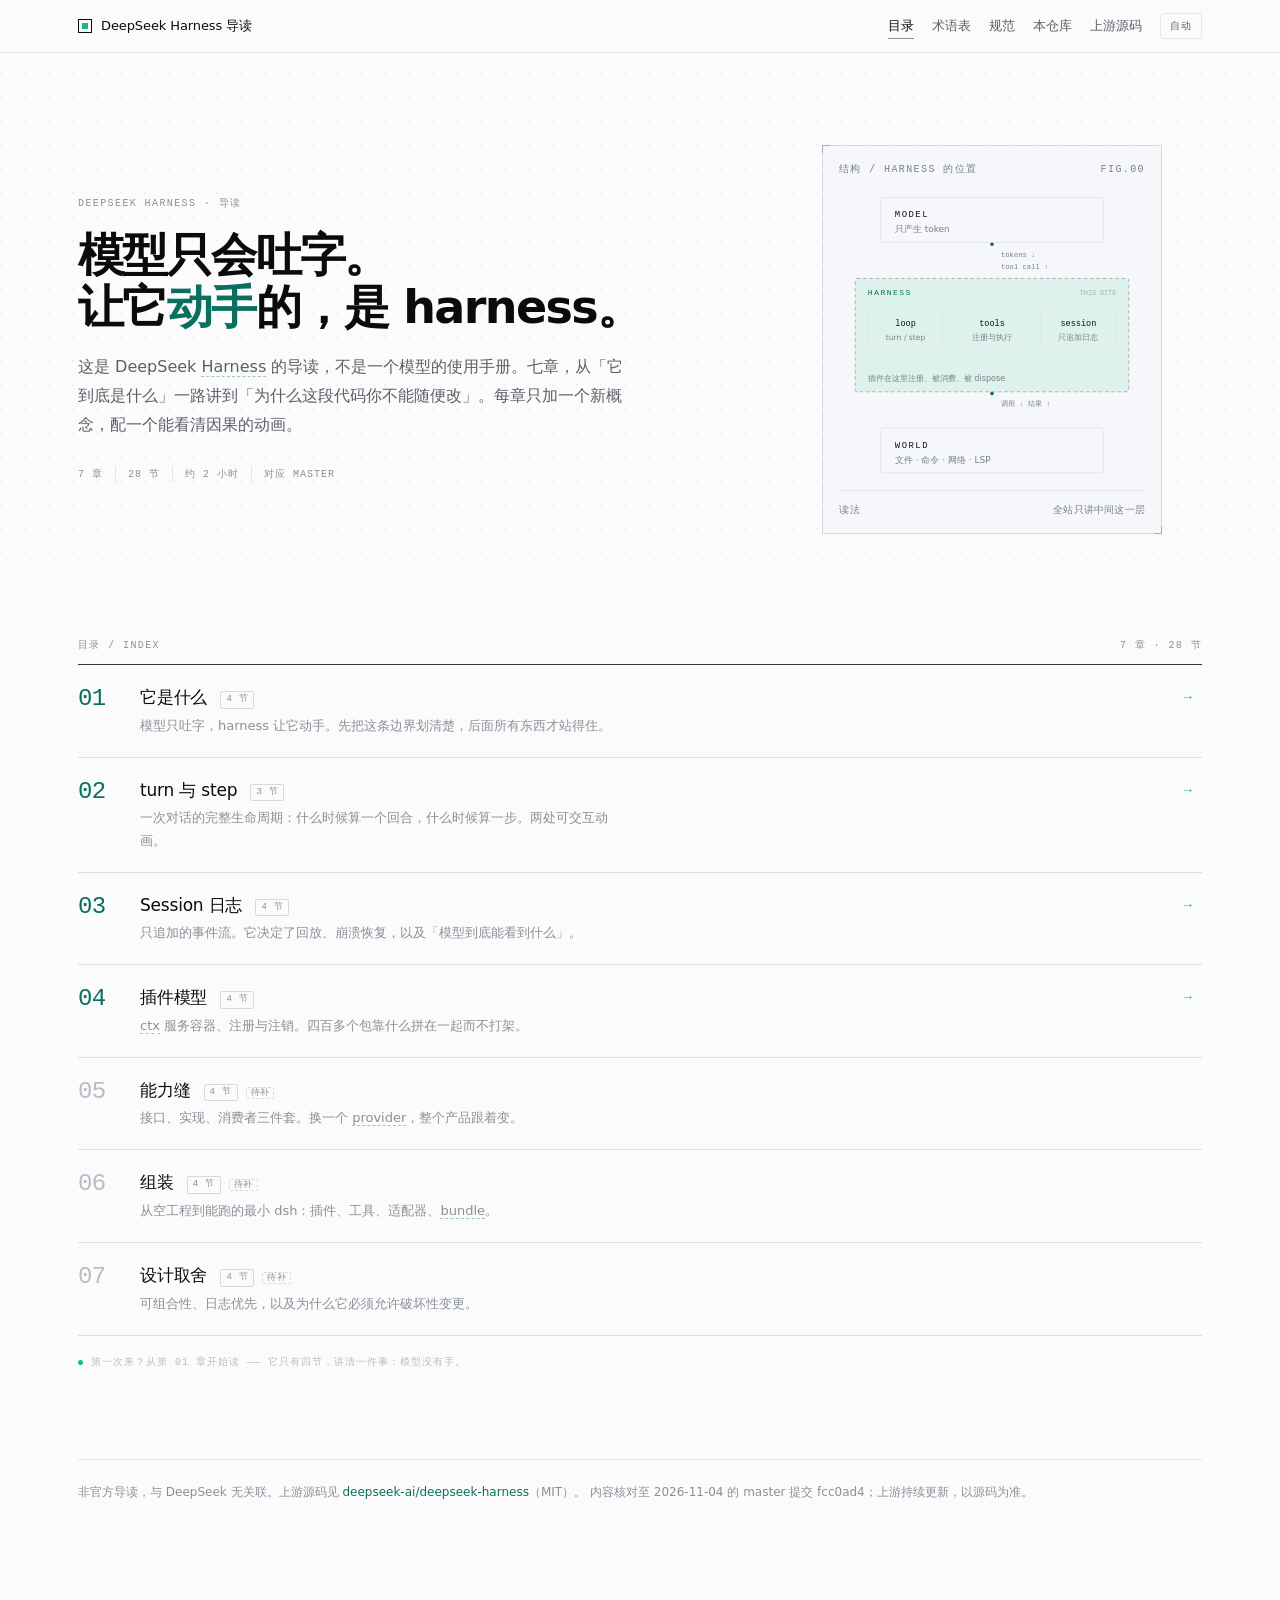
==== commit 529ff6ba: "chapter 04: plugin model — cordis, capability seams, and the 5th figure (seam wiring)" ====
--- a/docs/index.html
+++ b/docs/index.html
@@ -173,10 +173,10 @@
             </a>
           </li>
           <li>
-            <div class="row">
+            <a class="row row--live" href="chapter-04.html">
               <span class="row__n">04</span>
               <span>
-                <span class="row__t">插件模型 <span class="row__tag">5 节</span><span class="soon">待补</span></span>
+                <span class="row__t">插件模型 <span class="row__tag">4 节</span></span>
                 <span class="row__d"
                   ><span
                     class="term"
@@ -190,7 +190,7 @@
               </span>
               
               <span class="row__go">→</span>
-            </div>
+            </a>
           </li>
           <li>
             <div class="row">
--- a/docs/assets/site.css
+++ b/docs/assets/site.css
@@ -3483,6 +3483,87 @@
   fill: var(--panel-ink-3);
 }
 
+/* ---------- 图 5：能力缝接线（第 04 章） ---------- */
+
+/* 中间的键是约定的化身：整张图其余的东西都可以换，它不能。
+   所以它最先出现、且全程不动 —— 右边两个框和一条线只换内容不换位置。 */
+
+.d-sm__bus {
+  font-family: var(--mono);
+  font-size: 9px;
+  letter-spacing: 0.12em;
+  fill: var(--panel-ink-3);
+}
+
+.d-sm__key {
+  fill: var(--signal-wash);
+  stroke: var(--signal-line);
+}
+
+.d-sm__keyt {
+  font-family: var(--mono);
+  font-size: 9.5px;
+  fill: var(--signal);
+}
+
+.d-sm__keys {
+  font-family: var(--mono);
+  font-size: 8px;
+  fill: var(--panel-ink-3);
+}
+
+.d-sm__box {
+  fill: var(--panel-fill);
+  stroke: var(--panel-line);
+}
+
+.d-sm__k {
+  font-family: var(--mono);
+  font-size: 7.5px;
+  letter-spacing: 0.12em;
+  fill: var(--panel-ink-4);
+}
+
+.d-sm__n {
+  font-family: var(--mono);
+  font-size: 9px;
+  fill: var(--panel-ink-2);
+}
+
+.d-sm__d {
+  font-family: var(--mono);
+  font-size: 8px;
+  fill: var(--panel-ink-3);
+}
+
+.d-sm__wire {
+  fill: none;
+  stroke: var(--panel-axis);
+  stroke-width: 1;
+}
+
+.d-sm__wire.is-wait {
+  stroke: var(--panel-ink-4);
+  stroke-dasharray: 3 3;
+}
+
+.d-sm__wait {
+  font-family: var(--sans);
+  font-size: 8px;
+  fill: var(--panel-ink-3);
+}
+
+.d-sm__tool {
+  fill: var(--signal-soft);
+  stroke: var(--signal-line);
+}
+
+.d-sm__note {
+  font-family: var(--sans);
+  font-size: 8px;
+  fill: var(--panel-ink-3);
+}
+
 /* ---------- 动效降级 ---------- */
 
 @media (prefers-reduced-motion: reduce) {
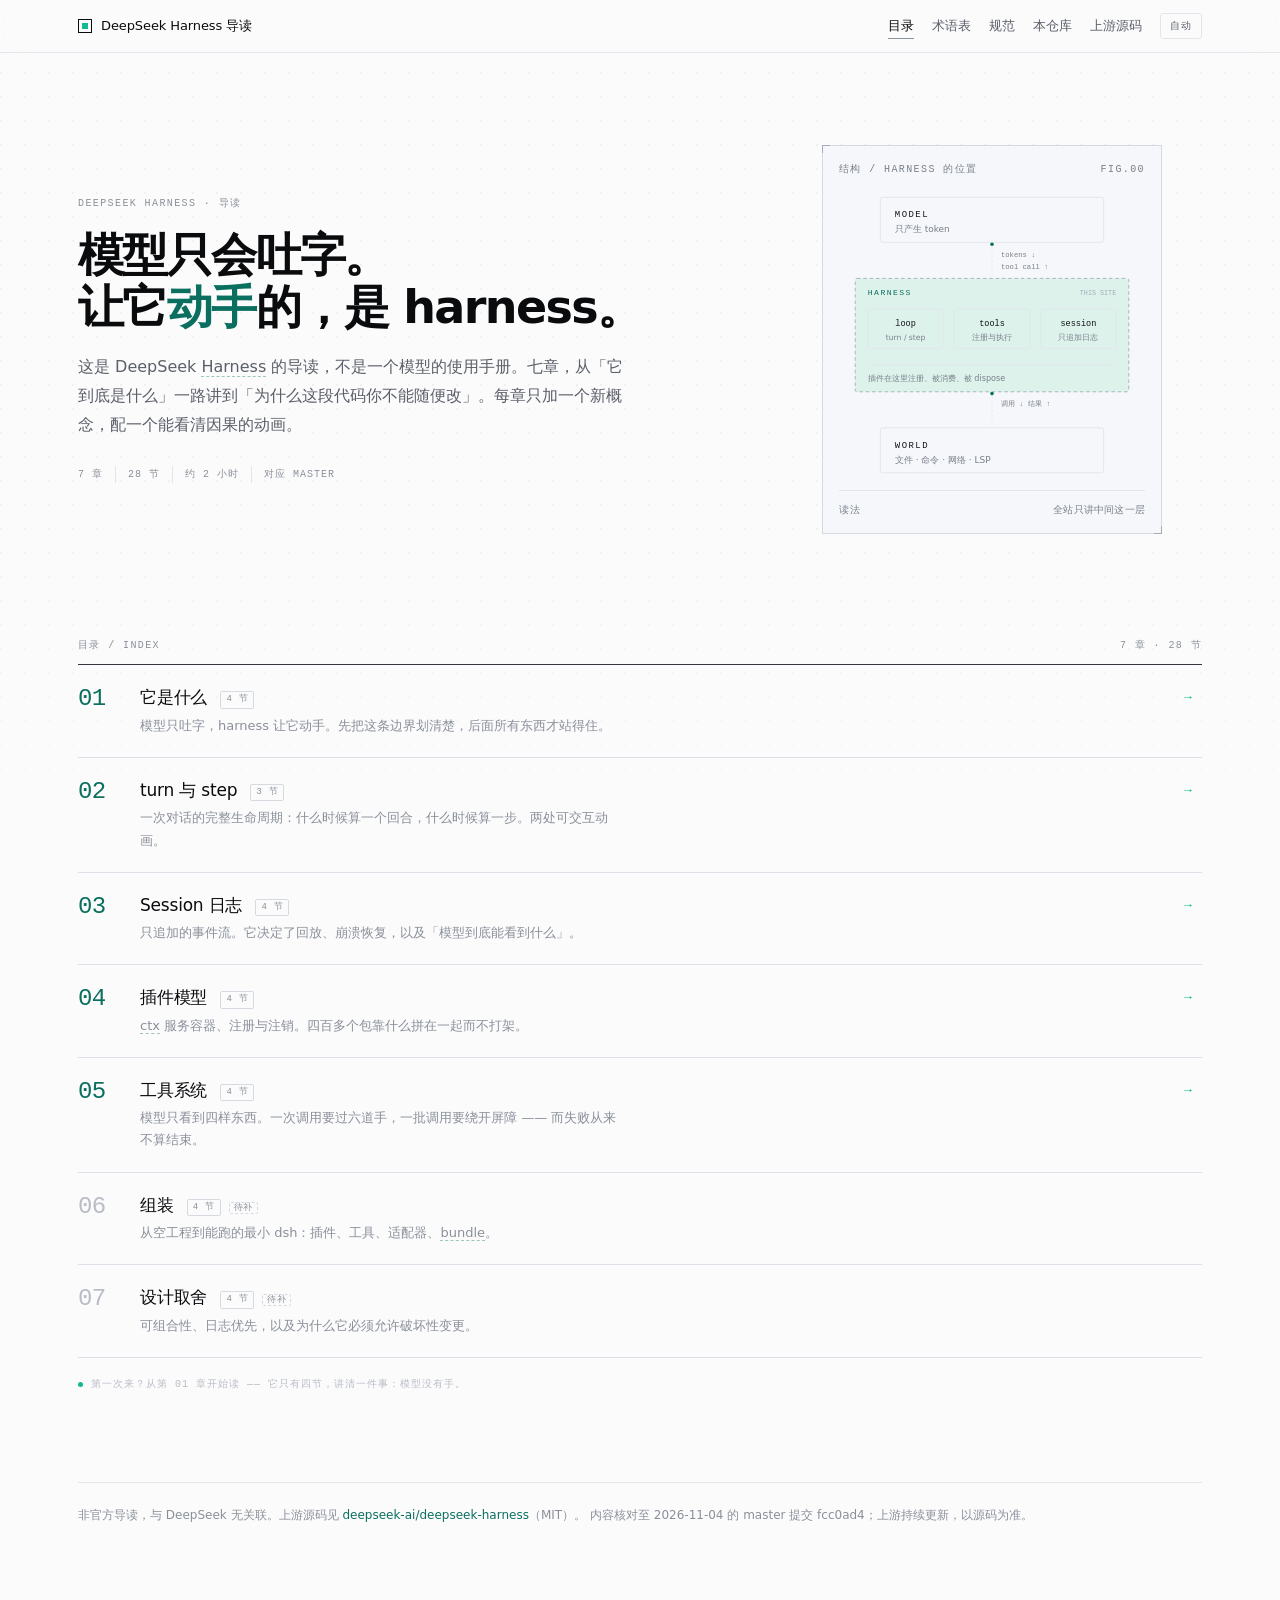
==== commit 99b605c0: "chapter 05: tool system — schema projection, six-stage pipeline, batch barriers, errors as results" ====
--- a/docs/index.html
+++ b/docs/index.html
@@ -193,24 +193,18 @@
             </a>
           </li>
           <li>
-            <div class="row">
+            <a class="row row--live" href="chapter-05.html">
               <span class="row__n">05</span>
               <span>
-                <span class="row__t">能力缝 <span class="row__tag">4 节</span><span class="soon">待补</span></span>
+                <span class="row__t">工具系统 <span class="row__tag">4 节</span></span>
                 <span class="row__d"
-                  >接口、实现、消费者三件套。换一个
-                  <span
-                    class="term"
-                    tabindex="0"
-                    data-tip-key="provider"
-                    data-tip="某个能力的具体实现。比如 fs provider 决定了文件读写是走本地磁盘还是走远程沙箱。换掉它，依赖它的工具会跟着换。"
-                    >provider</span
-                  >，整个产品跟着变。</span
+                  >模型只看到四样东西。一次调用要过六道手，一批调用要绕开屏障 ——
+                  而失败从来不算结束。</span
                 >
               </span>
               
               <span class="row__go">→</span>
-            </div>
+            </a>
           </li>
           <li>
             <div class="row">
--- a/docs/assets/site.css
+++ b/docs/assets/site.css
@@ -3564,6 +3564,93 @@
   fill: var(--panel-ink-3);
 }
 
+/* ---------- 图 6：批次调度（第 05 章） ---------- */
+
+/* 这张图的全部主张是一句话：时间轴允许重叠，序号轴不允许。
+   所以上半部分是甘特条（时间），下半部分是五个固定槽位（序号），
+   屏障线同时穿过两者 —— 它既是时间上的等待，也是顺序上的分界。 */
+
+.d-bt__idx {
+  font-family: var(--mono);
+  font-size: 8px;
+  fill: var(--panel-ink-4);
+}
+
+.d-bt__name {
+  font-family: var(--mono);
+  font-size: 8.5px;
+  fill: var(--panel-ink-2);
+}
+
+.d-bt__lane {
+  stroke: var(--panel-line);
+  stroke-width: 1;
+}
+
+.d-bt__bar {
+  fill: var(--panel-fill);
+  stroke: var(--panel-edge);
+}
+
+/* 独占调用换一种材质，不用更粗的线 —— 粗细是装饰，材质才是信息 */
+.d-bt__bar.is-ex {
+  fill: var(--signal-wash);
+  stroke: var(--signal-line);
+}
+
+.d-bt__cap {
+  fill: var(--panel-ink-3);
+}
+
+.d-bt__cap.is-ex {
+  fill: var(--signal);
+}
+
+.d-bt__barrier {
+  fill: none;
+  stroke: var(--panel-ink-4);
+  stroke-width: 1;
+  stroke-dasharray: 3 3;
+}
+
+.d-bt__brk {
+  fill: none;
+  stroke: var(--panel-axis);
+  stroke-width: 1;
+}
+
+.d-bt__grp {
+  font-family: var(--sans);
+  font-size: 8px;
+  fill: var(--panel-ink-3);
+}
+
+.d-bt__axis,
+.d-bt__tick {
+  stroke: var(--panel-axis);
+  stroke-width: 1;
+}
+
+.d-bt__res {
+  fill: none;
+  stroke: var(--panel-line);
+}
+
+.d-bt__res.is-on {
+  fill: var(--signal-wash);
+  stroke: var(--signal-line);
+}
+
+.d-bt__resn {
+  font-family: var(--mono);
+  font-size: 8px;
+  fill: var(--panel-ink-4);
+}
+
+.d-bt__resn.is-on {
+  fill: var(--signal);
+}
+
 /* ---------- 动效降级 ---------- */
 
 @media (prefers-reduced-motion: reduce) {
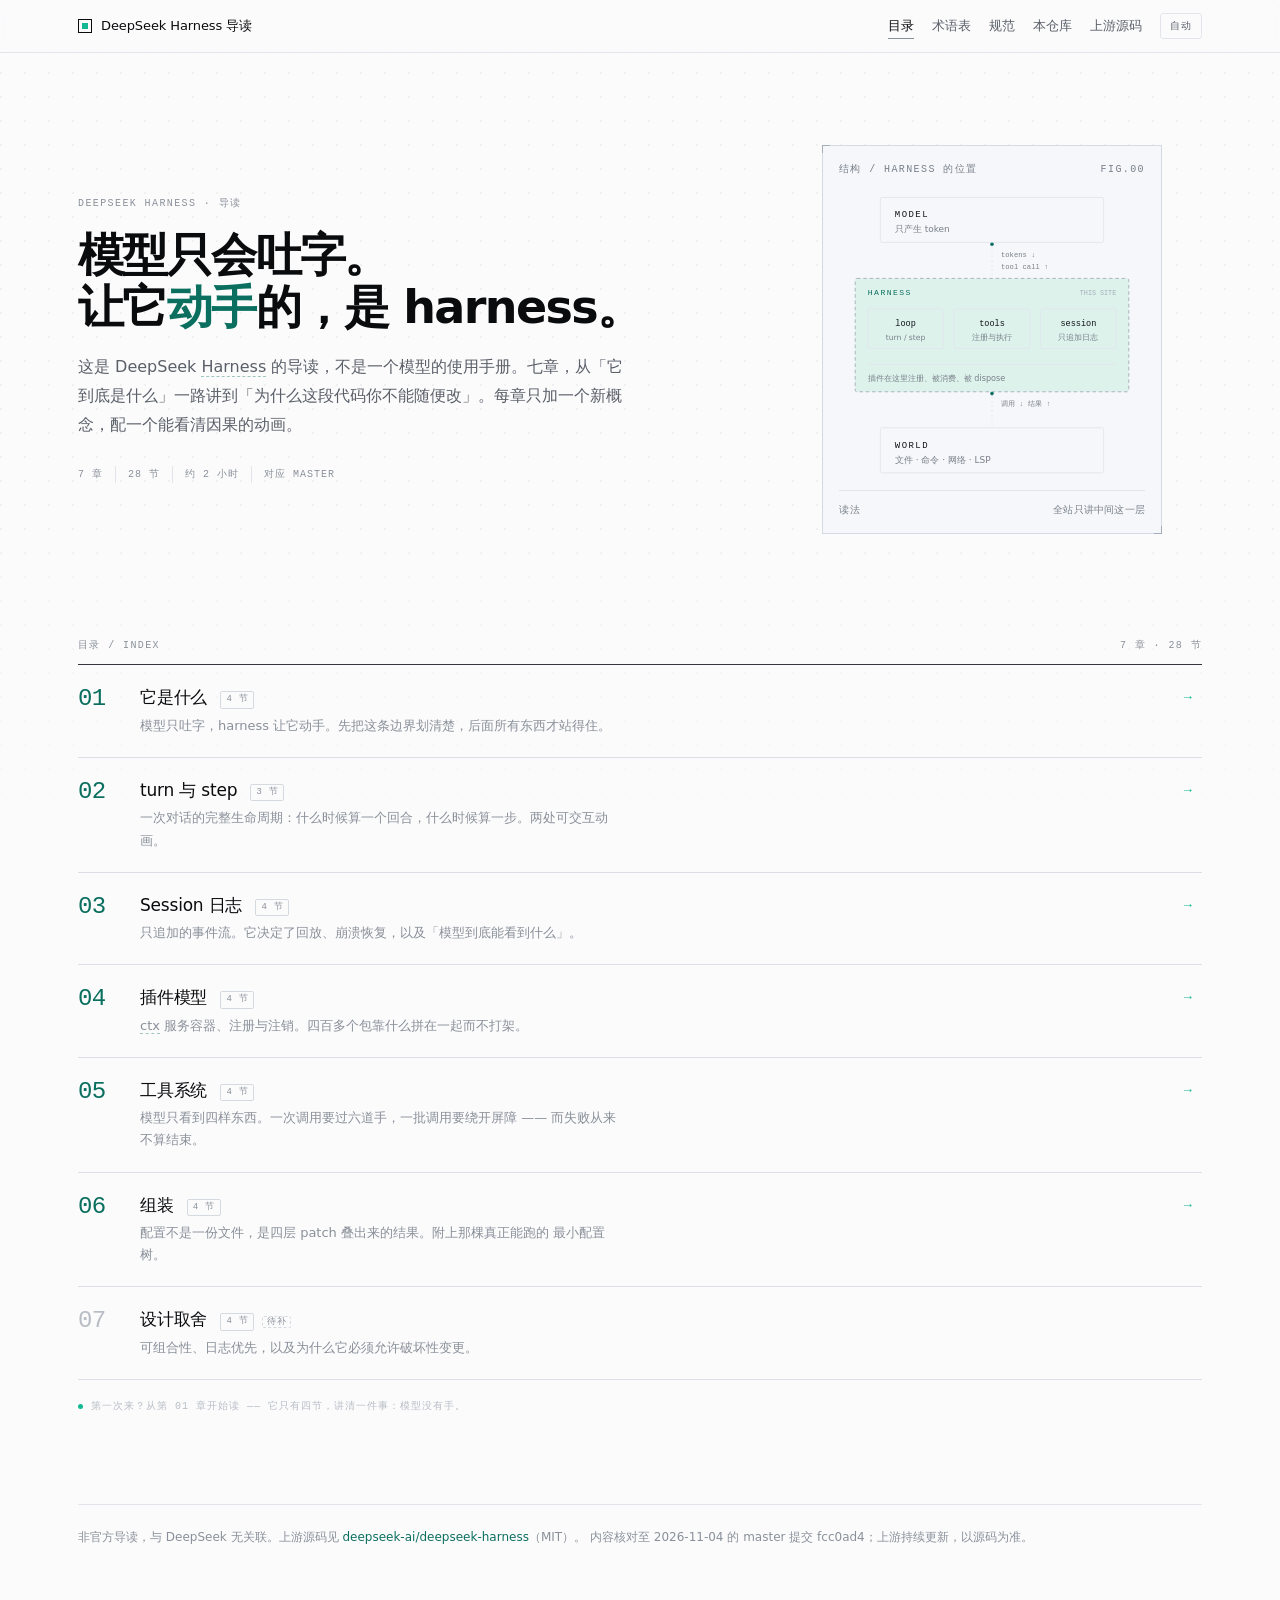
==== commit 6bd93b94: "chapter 06: assembly — profile as stacked patches, the sdk-minimal tree, and the 7th figure (layer s" ====
--- a/docs/index.html
+++ b/docs/index.html
@@ -207,23 +207,18 @@
             </a>
           </li>
           <li>
-            <div class="row">
+            <a class="row row--live" href="chapter-06.html">
               <span class="row__n">06</span>
               <span>
-                <span class="row__t">组装 <span class="row__tag">4 节</span><span class="soon">待补</span></span>
+                <span class="row__t">组装 <span class="row__tag">4 节</span></span>
                 <span class="row__d"
-                  >从空工程到能跑的最小 dsh：插件、工具、适配器、<span
-                    class="term"
-                    tabindex="0"
-                    data-tip-key="bundle"
-                    data-tip="把一组插件打包成可复用的组合。装上就得到一整套能力，不用一个个手动注册。"
-                    >bundle</span
-                  >。</span
+                  >配置不是一份文件，是四层 patch 叠出来的结果。附上那棵真正能跑的
+                  最小配置树。</span
                 >
               </span>
               
               <span class="row__go">→</span>
-            </div>
+            </a>
           </li>
           <li>
             <div class="row">
--- a/docs/assets/site.css
+++ b/docs/assets/site.css
@@ -3651,6 +3651,76 @@
   fill: var(--signal);
 }
 
+/* ---------- 图 7：补丁层叠（第 06 章） ---------- */
+
+/* 左边四张纸片的错位只有 5px：叠放关系要看得出来，但不能变成扇面。
+   最后一张（home 级）用信号色描边 —— 它优先级最高，这件事必须一眼可见。 */
+
+.d-ly__sheet {
+  fill: var(--panel-fill);
+  stroke: var(--panel-edge);
+}
+
+.d-ly__sheet.is-top {
+  fill: var(--signal-soft);
+  stroke: var(--signal-line);
+}
+
+.d-ly__n {
+  font-family: var(--mono);
+  font-size: 8.5px;
+  fill: var(--panel-ink-2);
+}
+
+.d-ly__s {
+  font-family: var(--mono);
+  font-size: 7.5px;
+  fill: var(--panel-ink-4);
+}
+
+.d-ly__cap {
+  font-family: var(--sans);
+  font-size: 7.5px;
+  fill: var(--panel-ink-3);
+}
+
+.d-ly__arw {
+  fill: none;
+  stroke: var(--panel-axis);
+  stroke-width: 1;
+}
+
+/* 行的描边用 edge 而不是 line：单行孤立时，line 在浅底上会整条消失，
+   看起来像「没有这一行」。edge 才撑得住一行的边界。 */
+/* 行用 edge 而不是 line 描边：单行孤立时 line 在浅底上会整条消失，
+   看起来像「这一行不存在」。edge 才撑得住一行的边界。 */
+.d-ly__row {
+  fill: var(--panel-fill);
+  stroke: var(--panel-edge);
+}
+
+/* 被上层替换掉的那一行：整行变色，因为变的是它，不是整张图 */
+.d-ly__row.is-swap {
+  fill: var(--signal-wash);
+  stroke: var(--signal-line);
+}
+
+.d-ly__id {
+  font-family: var(--mono);
+  font-size: 8.5px;
+  fill: var(--panel-ink-2);
+}
+
+.d-ly__v {
+  font-family: var(--mono);
+  font-size: 7.5px;
+  fill: var(--panel-ink-3);
+}
+
+.d-ly__v.is-new {
+  fill: var(--signal);
+}
+
 /* ---------- 动效降级 ---------- */
 
 @media (prefers-reduced-motion: reduce) {
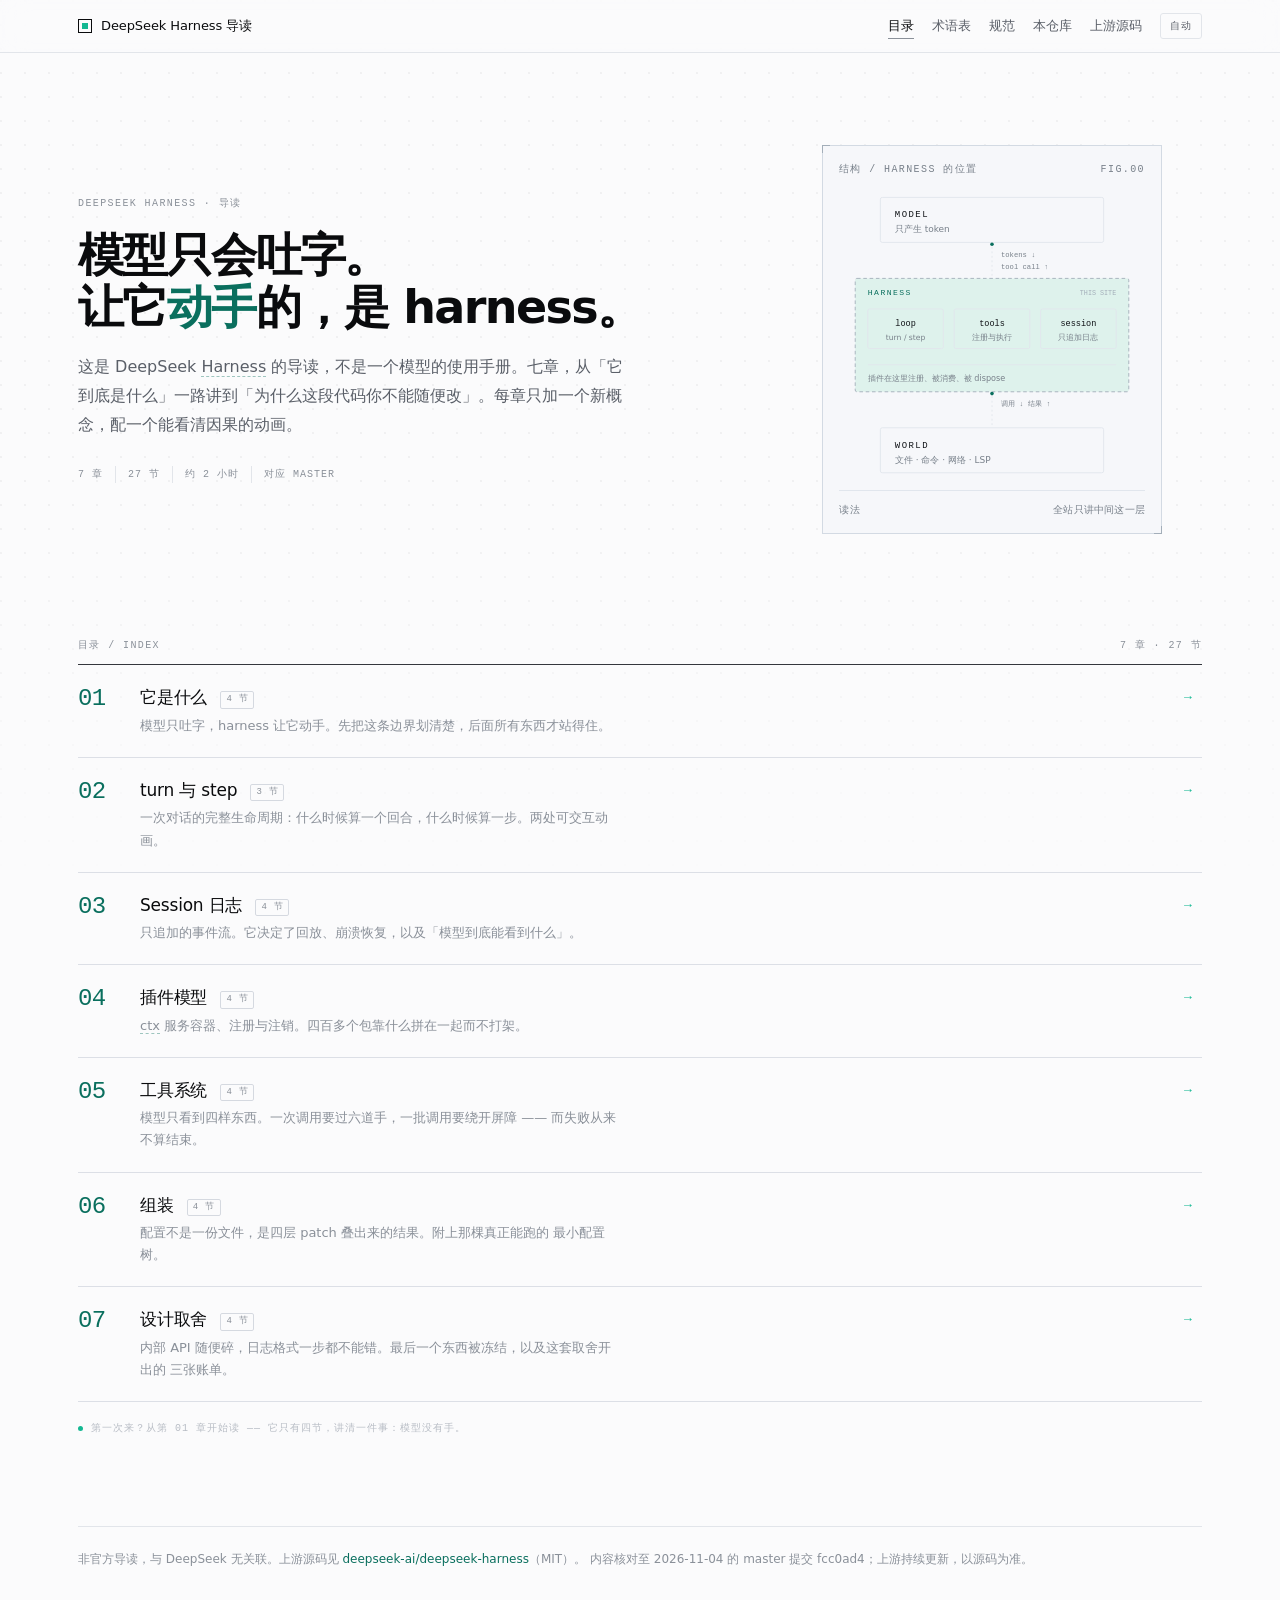
==== commit 414b943a: "chapter 07: trade-offs — why only the log format is frozen, and the 8th figure (freeze boundary) - 7" ====
--- a/docs/index.html
+++ b/docs/index.html
@@ -70,7 +70,7 @@
           </p>
           <div class="hero__meta">
             <span>7 章</span>
-            <span>28 节</span>
+            <span>27 节</span>
             <span>约 2 小时</span>
             <span>对应 master</span>
           </div>
@@ -135,7 +135,7 @@
       <section class="index" aria-labelledby="chapters-title">
         <div class="index__head">
           <span class="eyebrow" id="chapters-title">目录 / index</span>
-          <span class="eyebrow">7 章 · 28 节</span>
+          <span class="eyebrow">7 章 · 27 节</span>
         </div>
 
         <ol>
@@ -221,15 +221,18 @@
             </a>
           </li>
           <li>
-            <div class="row">
+            <a class="row row--live" href="chapter-07.html">
               <span class="row__n">07</span>
               <span>
-                <span class="row__t">设计取舍 <span class="row__tag">4 节</span><span class="soon">待补</span></span>
-                <span class="row__d">可组合性、日志优先，以及为什么它必须允许破坏性变更。</span>
-              </span>
-              
-              <span class="row__go">→</span>
-            </div>
+                <span class="row__t">设计取舍 <span class="row__tag">4 节</span></span>
+                <span class="row__d"
+                  >内部 API 随便碎，日志格式一步都不能错。最后一个东西被冻结，以及这套取舍开出的
+                  三张账单。</span
+                >
+              </span>
+
+              <span class="row__go">→</span>
+            </a>
           </li>
         </ol>
 
--- a/docs/assets/site.css
+++ b/docs/assets/site.css
@@ -3721,6 +3721,115 @@
   fill: var(--signal);
 }
 
+/* ---------- 图 8：冻结面与滑动面（第 07 章） ---------- */
+
+/* 左边虚线、右边实线，是这张图唯一必须一眼看到的对比：
+   虚线框 = 会换代的内部结构，实线框 = 已经写定的记录。
+   代次、位移、配色都只是辅助，这个对比立住了图就成立。 */
+
+.d-fz__k {
+  font-family: var(--mono);
+  font-size: 9px;
+  letter-spacing: 0.12em;
+  fill: var(--panel-ink-2);
+}
+
+.d-fz__s {
+  font-family: var(--sans);
+  font-size: 8px;
+  fill: var(--panel-ink-4);
+}
+
+.d-fz__gen {
+  font-family: var(--mono);
+  font-size: 7.5px;
+  fill: var(--panel-ink-3);
+}
+
+.d-fz__w {
+  font-family: var(--mono);
+  font-size: 7px;
+  letter-spacing: 0.12em;
+  fill: var(--panel-ink-3);
+}
+
+.d-fz__wall {
+  fill: none;
+  stroke: var(--panel-axis);
+  stroke-width: 1;
+  stroke-dasharray: 3 3;
+}
+
+.d-fz__box {
+  fill: var(--panel-fill);
+  stroke: var(--panel-ink-4);
+  stroke-width: 1;
+  stroke-dasharray: 3 2;
+}
+
+/* 换代的瞬间转实线：虚线变实线是这张图里「变了」的信号本身 */
+.d-fz__box.is-churn {
+  stroke: var(--signal-line);
+  stroke-dasharray: none;
+}
+
+.d-fz__n {
+  font-family: var(--mono);
+  font-size: 7.5px;
+  fill: var(--panel-ink-2);
+}
+
+.d-fz__d {
+  font-family: var(--sans);
+  font-size: 7.5px;
+  fill: var(--panel-ink-4);
+}
+
+/* 飞行中的小块和落地后的记录条是同一个元素 —— 所以样式得能在两者之间切干净 */
+.d-fz__mg {
+  fill: var(--signal-soft);
+  stroke: var(--signal-line);
+  stroke-width: 1;
+}
+
+.d-fz__mg.is-home {
+  fill: var(--panel-fill);
+  stroke: var(--panel-edge);
+}
+
+.d-fz__mg.is-home.is-fresh {
+  fill: var(--signal-wash);
+  stroke: var(--signal-line);
+}
+
+.d-fz__sq {
+  font-family: var(--mono);
+  font-size: 7px;
+  fill: var(--panel-ink-4);
+}
+
+.d-fz__e {
+  font-family: var(--mono);
+  font-size: 8px;
+  fill: var(--panel-ink-2);
+}
+
+.d-fz__ver {
+  font-family: var(--mono);
+  font-size: 7.5px;
+  fill: var(--panel-ink-4);
+}
+
+.d-fz__ver.is-on {
+  fill: var(--signal);
+}
+
+.d-fz__note {
+  font-family: var(--sans);
+  font-size: 7.5px;
+  fill: var(--panel-ink-3);
+}
+
 /* ---------- 动效降级 ---------- */
 
 @media (prefers-reduced-motion: reduce) {
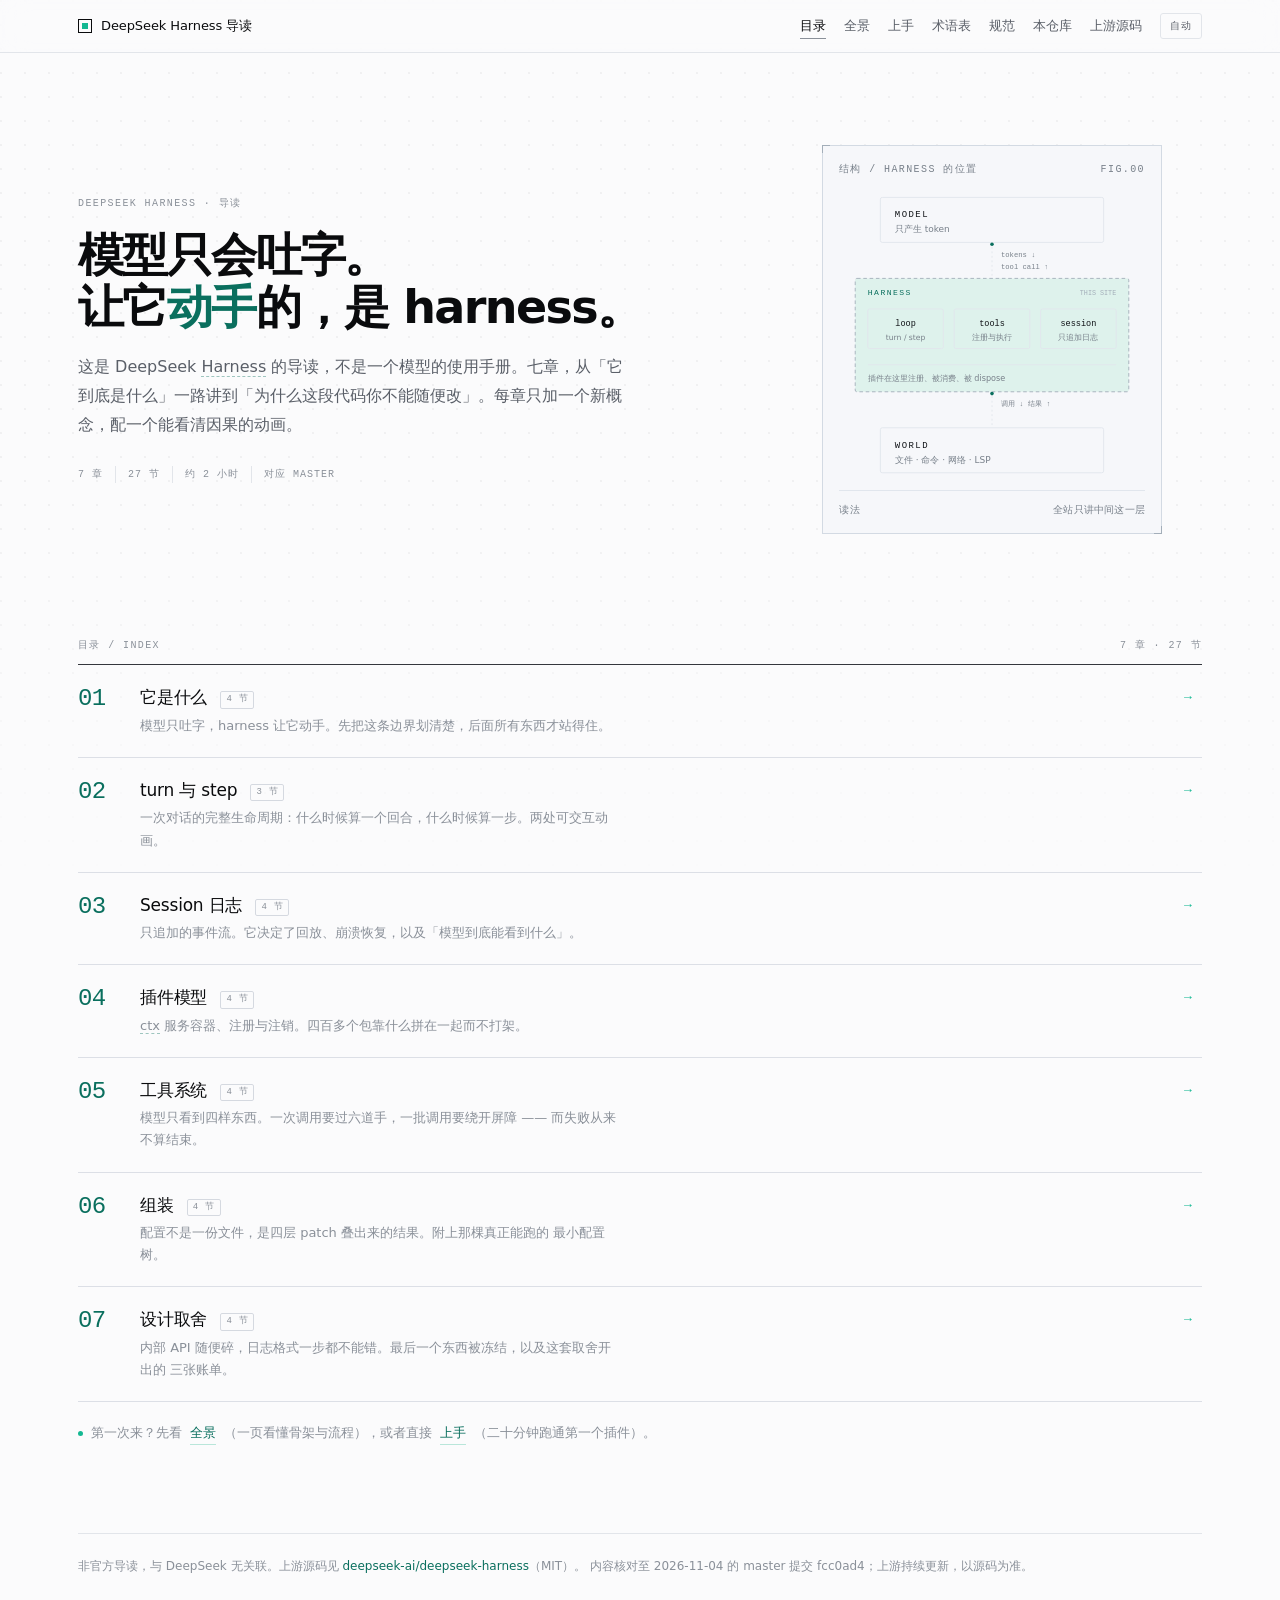
==== commit 42be9da5: "add overview & start: a system-level entry and a hands-on path 七章讲的是零件，缺两样：一张能画出来的系统图，一条能照着敲的路。  - o" ====
--- a/docs/index.html
+++ b/docs/index.html
@@ -43,6 +43,8 @@
         </a>
         <nav class="topnav" aria-label="站点导航">
           <a href="index.html" aria-current="page">目录</a>
+          <a href="overview.html">全景</a>
+          <a href="start.html">上手</a>
           <a class="is-optional" href="glossary.html">术语表</a>
           <a class="is-optional" href="styleguide.html">规范</a>
           <a class="is-optional" href="https://github.com/lzwanan/deepseek-harness-guide" target="_blank" rel="noreferrer noopener">本仓库</a>
@@ -238,7 +240,8 @@
 
         <p class="index__flag">
           <i aria-hidden="true"></i>
-          第一次来？从第 01 章开始读 —— 它只有四节，讲清一件事：模型没有手。
+          第一次来？先看 <a href="overview.html">全景</a>（一页看懂骨架与流程），或者直接
+          <a href="start.html">上手</a>（二十分钟跑通第一个插件）。
         </p>
       </section>
       <footer class="site-foot">
--- a/docs/assets/site.css
+++ b/docs/assets/site.css
@@ -597,12 +597,21 @@
   display: flex;
   align-items: center;
   gap: 8px;
-  margin-top: 18px;
-  font-family: var(--mono);
-  font-size: 10px;
-  letter-spacing: 0.1em;
-  text-transform: uppercase;
-  color: var(--ink-5);
+  margin-top: 20px;
+  /* 这行是中文引导，不是仪器读数 —— 用等宽大写会把句子拉散，
+     也让「全景 / 上手」两个入口看起来像注释而不是可点的东西 */
+  font-family: var(--sans);
+  font-size: 12.5px;
+  letter-spacing: 0;
+  text-transform: none;
+  color: var(--ink-4);
+}
+.index__flag a {
+  color: var(--signal);
+  border-bottom: 1px solid var(--signal-line);
+}
+.index__flag a:hover {
+  border-bottom-color: var(--signal);
 }
 
 .index__flag i {
@@ -3830,6 +3839,374 @@
   fill: var(--panel-ink-3);
 }
 
+/* 正文里的行内链接。只认没有 class 的 a —— pager、CTA、目录行都有自己的
+   配色，别让一条「正文链接变青」的规则把它们一起改掉。 */
+.doc a:not([class]) {
+  color: var(--signal);
+  border-bottom: 1px solid var(--signal-line);
+}
+
+.doc a:not([class]):hover {
+  border-bottom-color: var(--signal);
+}
+
+/* ---------- 全景 / 上手（overview & start） ---------- */
+
+/* 左栏的「阅读路径」不是章节列表，是三种人各自的入口。
+   所以每条自带一句「你现在要什么」，链接横排在最下面一行 ——
+   比一张 7 行的章节目录更能回答「我该从哪开始」。 */
+
+.paths {
+  list-style: none;
+  margin: 0;
+  padding: 0;
+}
+
+.paths li {
+  padding: 13px 0;
+  border-top: 1px solid var(--rule);
+}
+
+.paths li:first-child {
+  border-top: 0;
+  padding-top: 4px;
+}
+
+.paths__k {
+  display: block;
+  font-size: 12.5px;
+  font-weight: 600;
+  color: var(--ink);
+  letter-spacing: -0.01em;
+}
+
+.paths__d {
+  display: block;
+  margin-top: 3px;
+  font-size: 11.5px;
+  line-height: 1.6;
+  color: var(--ink-4);
+}
+
+.paths__l {
+  display: flex;
+  flex-wrap: wrap;
+  gap: 4px 10px;
+  margin-top: 7px;
+}
+
+.paths__l a {
+  font-family: var(--mono);
+  font-size: 10.5px;
+  color: var(--signal);
+}
+
+/* 前置警告。用左侧一道信号色细线，不用整块底色 ——
+   这一页要读得下去，警告不能抢正文。 */
+
+.warn {
+  margin: 26px 0 0;
+  padding: 13px 16px;
+  border-left: 2px solid var(--signal-line);
+  background: var(--signal-soft);
+  font-size: 13.5px;
+  line-height: 1.78;
+  color: var(--ink-3);
+}
+
+.warn b {
+  color: var(--ink);
+}
+
+.warn i {
+  font-style: normal;
+  font-family: var(--mono);
+  font-size: 12px;
+  letter-spacing: 0.02em;
+  color: var(--ink);
+}
+
+.ov-table {
+  margin: 26px 0 0;
+}
+
+/* 骨架图：虚线 = 可替换的层，实线 = 骨架。
+   和第 07 章那张图共用同一条语义，不另发明一套。 */
+
+.d-ov__band {
+  fill: var(--panel-fill);
+  stroke: var(--panel-edge);
+  stroke-dasharray: 4 3;
+}
+
+.d-ov__band.is-core {
+  fill: var(--signal-wash);
+  stroke: var(--signal-line);
+  stroke-dasharray: none;
+}
+
+.d-ov__box {
+  fill: var(--panel-card);
+  stroke: var(--panel-edge);
+}
+
+/* 内核里那格空位：用虚线 + 无填充，表示「这里没有东西」，而不是「还有一个模块」 */
+.d-ov__box.is-void {
+  fill: none;
+  stroke: var(--panel-ink-4);
+  stroke-dasharray: 3 2;
+}
+
+.d-ov__v2 {
+  font-family: var(--sans);
+  font-size: 8px;
+  fill: var(--panel-ink-3);
+}
+
+.d-ov__k {
+  font-family: var(--mono);
+  font-size: 8px;
+  letter-spacing: 0.1em;
+  fill: var(--panel-ink-2);
+}
+
+.d-ov__s {
+  font-family: var(--sans);
+  font-size: 7.5px;
+  fill: var(--panel-ink-4);
+}
+
+.d-ov__v {
+  font-family: var(--mono);
+  font-size: 8.5px;
+  fill: var(--panel-ink-2);
+}
+
+.d-ov__n {
+  font-family: var(--sans);
+  font-size: 7.5px;
+  fill: var(--panel-ink-4);
+}
+
+.d-ov__b {
+  font-family: var(--mono);
+  font-size: 8.5px;
+  fill: var(--panel-ink);
+}
+
+.d-ov__d {
+  font-family: var(--sans);
+  font-size: 7.5px;
+  fill: var(--panel-ink-3);
+}
+
+.d-ov__bus {
+  fill: none;
+  stroke: var(--panel-axis);
+  stroke-width: 1;
+  stroke-dasharray: 2 3;
+}
+
+.d-ov__busl {
+  font-family: var(--mono);
+  font-size: 7px;
+  letter-spacing: 0.06em;
+  fill: var(--panel-ink-4);
+}
+
+/* 骨架图没有播放器，所以观测窗不需要控件行；
+   读白直接接在图形下面，不许出现 68px 的空白。 */
+
+.ov-fig .readout {
+  border-top: 1px solid var(--panel-line);
+  font-size: 12.5px;
+}
+
+.ov-readout b {
+  color: var(--signal);
+  font-weight: 600;
+}
+
+/* 八步流程：编号 + 标题 + 说明 + 去哪读。
+   编号用信号色而不是灰色 —— 它同时是「顺序」和「可跳转」的记号。 */
+
+.tr {
+  list-style: none;
+  margin: 26px 0 0;
+  padding: 0;
+}
+
+.tr__row {
+  display: grid;
+  grid-template-columns: 38px minmax(0, 1fr) 56px;
+  gap: 0 14px;
+  padding: 14px 0;
+  border-top: 1px solid var(--rule);
+  align-items: start;
+}
+
+.tr__row:last-child {
+  border-bottom: 1px solid var(--rule);
+}
+
+.tr__i {
+  font-family: var(--mono);
+  font-size: 10px;
+  letter-spacing: 0.08em;
+  color: var(--signal);
+  padding-top: 4px;
+}
+
+.tr__h {
+  display: block;
+  font-size: 15px;
+  font-weight: 600;
+  letter-spacing: -0.012em;
+  color: var(--ink);
+}
+
+.tr__d {
+  display: block;
+  margin-top: 5px;
+  font-size: 13.5px;
+  line-height: 1.74;
+  color: var(--ink-3);
+}
+
+.tr__d code {
+  padding: 1px 4px;
+  border: 1px solid var(--line);
+  border-radius: 3px;
+  background: var(--bg-2);
+  font-family: var(--mono);
+  font-size: 12px;
+  color: var(--ink-2);
+}
+
+.tr__go {
+  padding-top: 5px;
+  font-family: var(--mono);
+  font-size: 10.5px;
+  text-align: right;
+  /* ink-4 在这张表里几乎看不见了 —— 这一列是「下一步去哪」，
+     不是页脚注释，得先能看见 */
+  color: var(--ink-3);
+  text-decoration: none;
+  transition: color 0.2s var(--ease);
+}
+
+.tr__go:hover,
+.tr__go:focus-visible {
+  color: var(--signal);
+}
+
+/* 三列说明块。用上边框而不是卡片：一列一个框会让这一页变成产品落地页。 */
+
+.ov-paths {
+  display: grid;
+  grid-template-columns: repeat(3, minmax(0, 1fr));
+  gap: 0 24px;
+  margin-top: 26px;
+}
+
+.ov-path {
+  padding-top: 12px;
+  border-top: 1px solid var(--ink-2);
+}
+
+.ov-path__k {
+  display: block;
+  font-family: var(--mono);
+  font-size: 10px;
+  letter-spacing: 0.08em;
+  color: var(--signal);
+}
+
+.ov-path p {
+  margin: 8px 0 0;
+  font-size: 13px;
+  line-height: 1.74;
+  color: var(--ink-3);
+}
+
+.ov-path p a {
+  color: var(--signal);
+}
+
+/* 页尾两个出口。整页只有这里用框，因为这里确实是两个「选择」。 */
+
+.ov-cta {
+  display: grid;
+  grid-template-columns: repeat(2, minmax(0, 1fr));
+  gap: 16px;
+  margin-top: 60px;
+  padding-top: 24px;
+  border-top: 1px solid var(--rule);
+}
+
+.ov-cta__a {
+  display: block;
+  padding: 14px 16px;
+  border: 1px solid var(--hair);
+  border-radius: 2px;
+  transition: border-color 0.2s var(--ease), background 0.2s var(--ease);
+}
+
+.ov-cta__a:hover,
+.ov-cta__a:focus-visible {
+  border-color: var(--signal-line);
+  background: var(--signal-soft);
+}
+
+.ov-cta__k {
+  display: block;
+  font-family: var(--mono);
+  font-size: 9.5px;
+  letter-spacing: 0.12em;
+  text-transform: uppercase;
+  color: var(--ink-4);
+}
+
+.ov-cta__t {
+  display: block;
+  margin-top: 5px;
+  font-size: 14.5px;
+  color: var(--ink);
+}
+
+@media (max-width: 900px) {
+  .ov-paths {
+    grid-template-columns: minmax(0, 1fr);
+    gap: 20px;
+  }
+  .tr__row {
+    grid-template-columns: 30px minmax(0, 1fr);
+  }
+  .tr__go {
+    grid-column: 2;
+    text-align: left;
+    padding-top: 6px;
+  }
+  .ov-cta {
+    grid-template-columns: minmax(0, 1fr);
+  }
+  /* 窄屏里 side 会落到正文上面。三条路径竖排要占掉三百多像素，
+     两列能少三分之一，读者更快看到标题。 */
+  .paths {
+    display: grid;
+    grid-template-columns: repeat(2, minmax(0, 1fr));
+    gap: 0 18px;
+  }
+  .paths li {
+    padding: 10px 0;
+  }
+  /* 表格在 620 的行宽里是舒服的，但窄屏会整块竖切。允许压到 520 ——
+     再窄就真的读不了，那时候横滑是对的。 */
+  .ov-table .sg-table {
+    min-width: 520px;
+  }
+}
+
 /* ---------- 动效降级 ---------- */
 
 @media (prefers-reduced-motion: reduce) {
